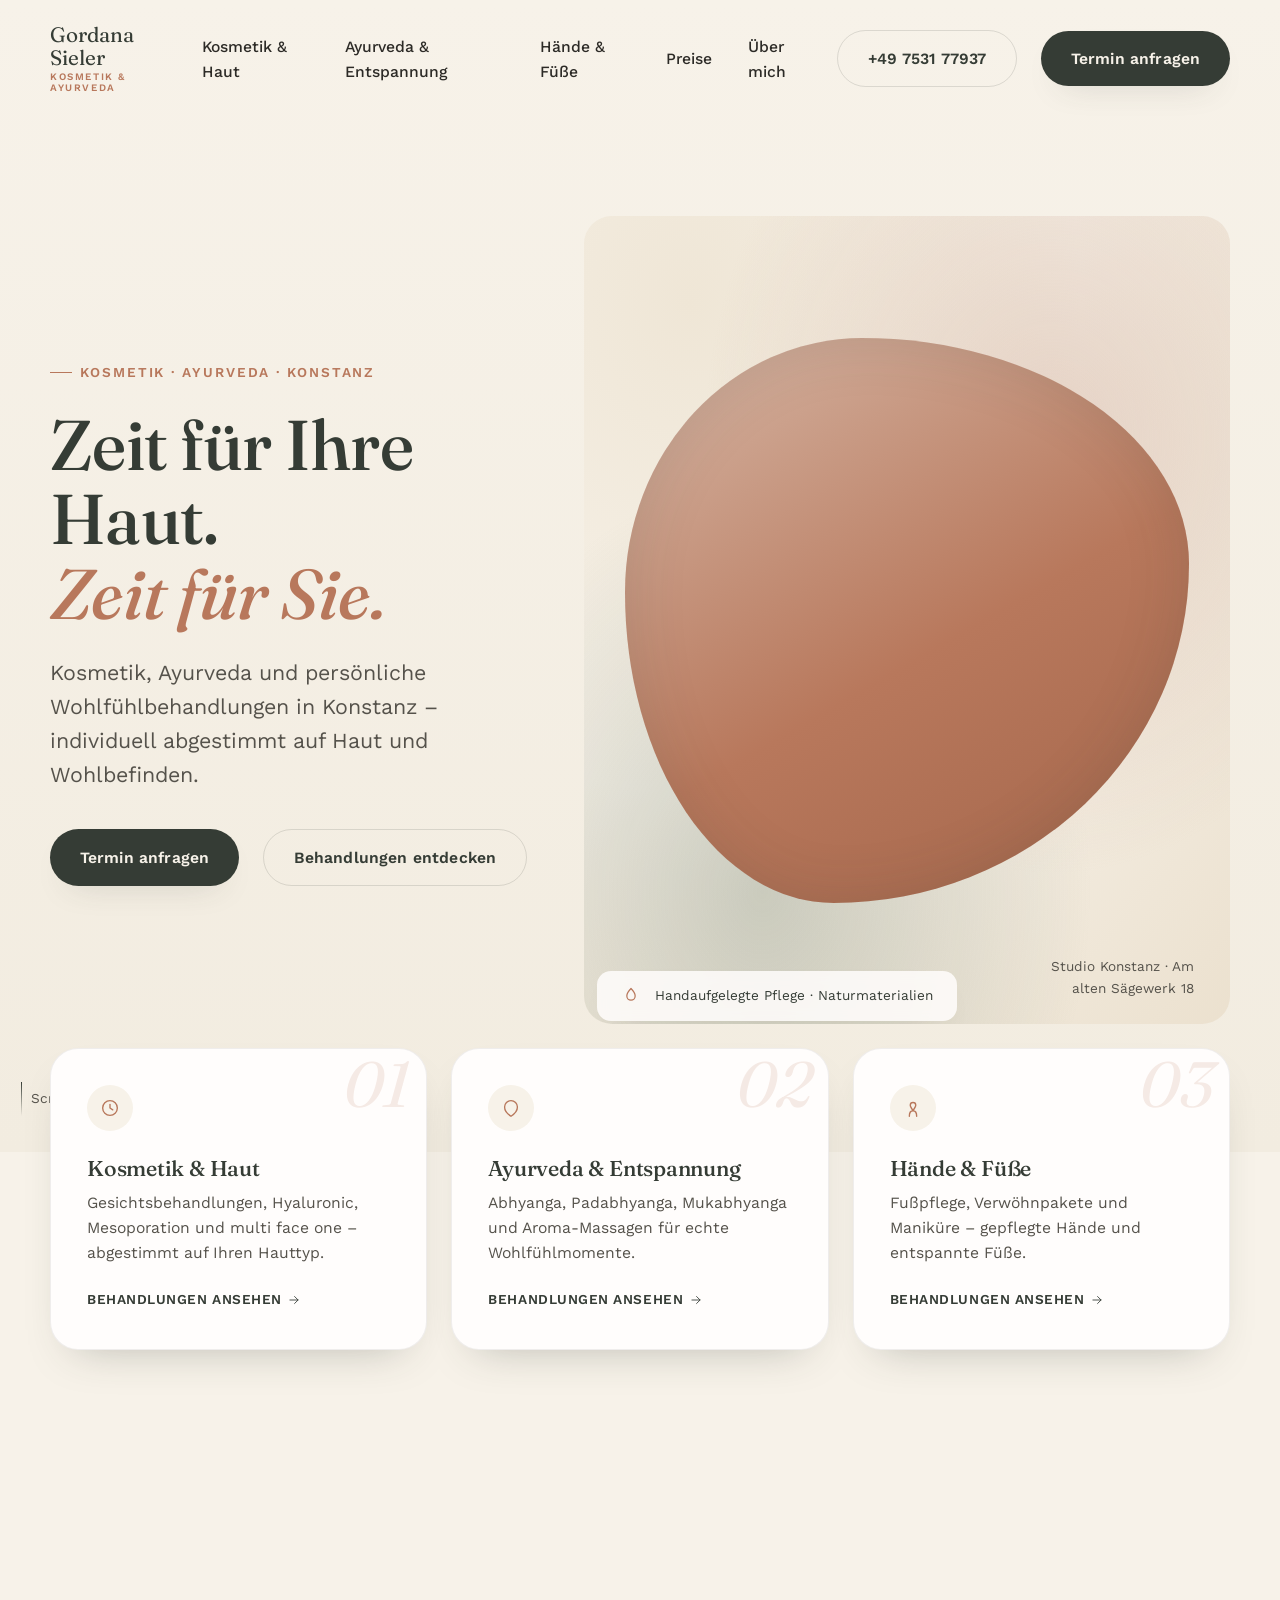
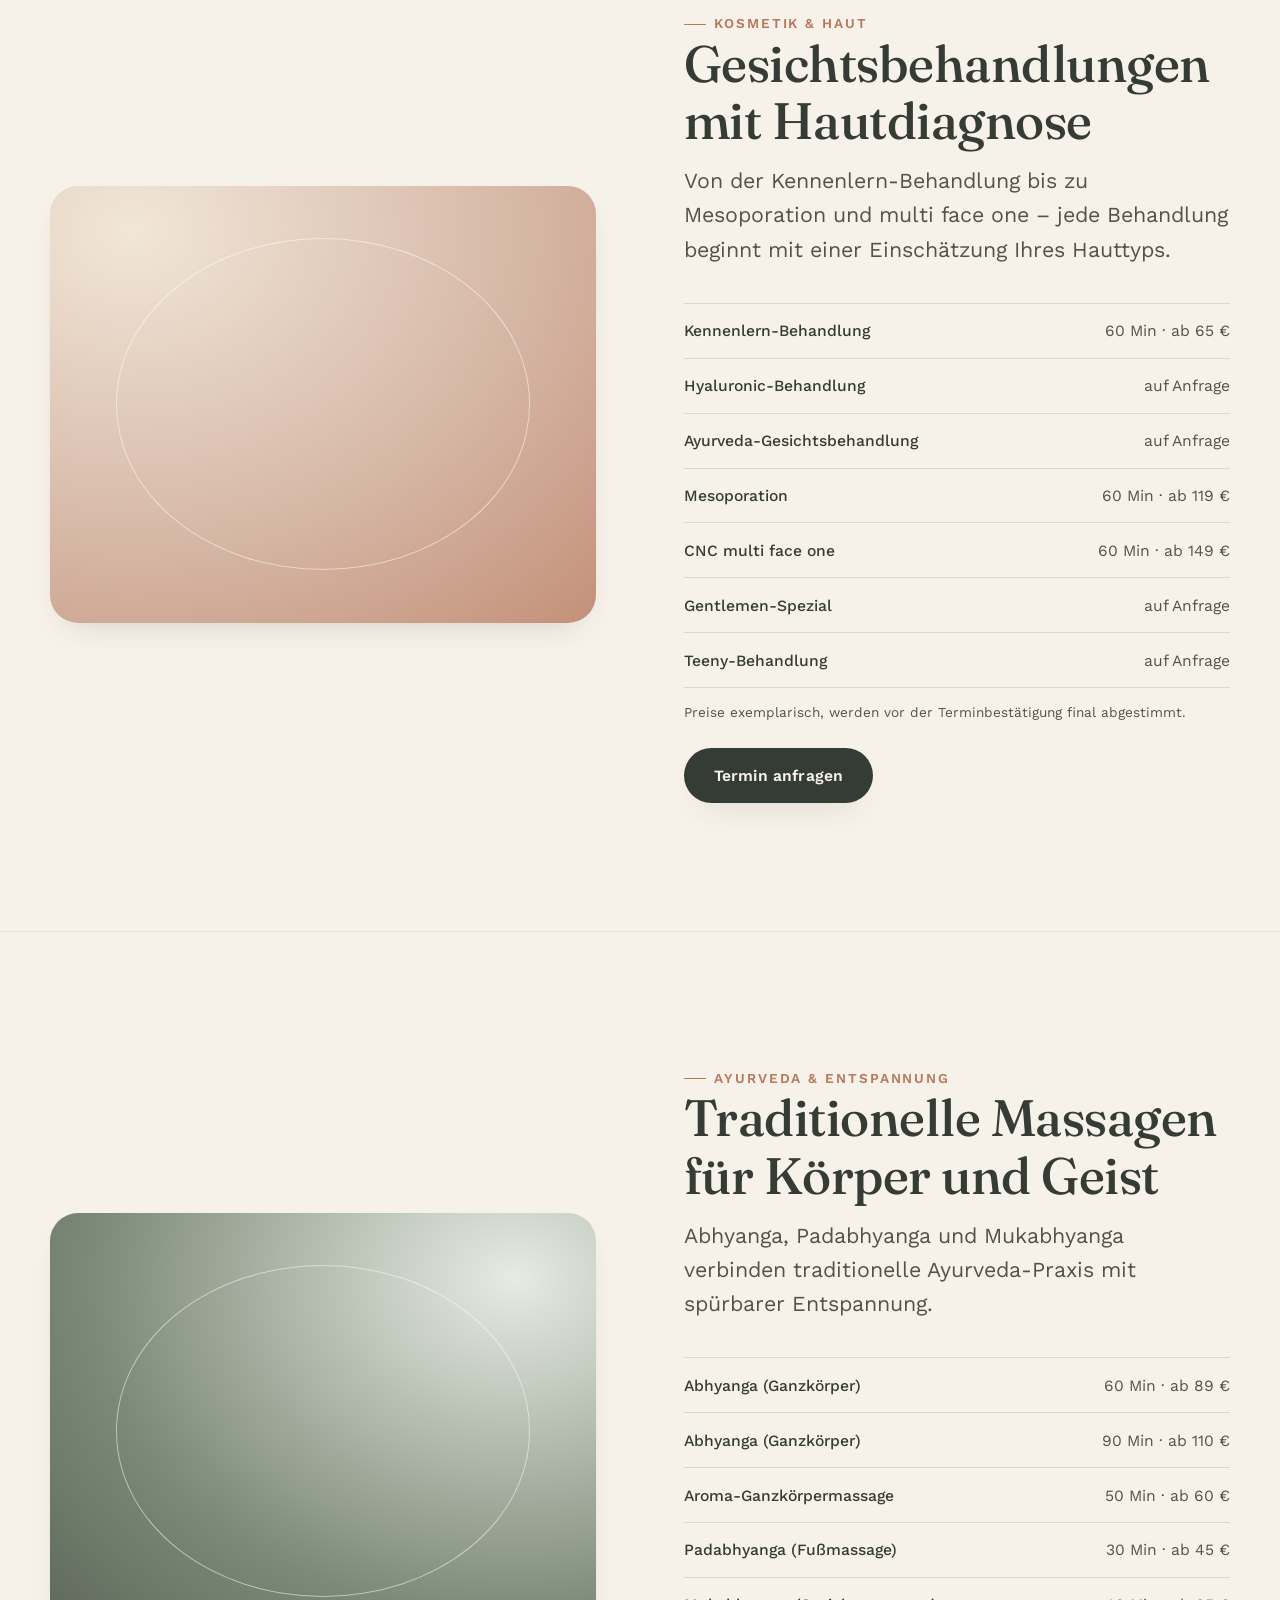
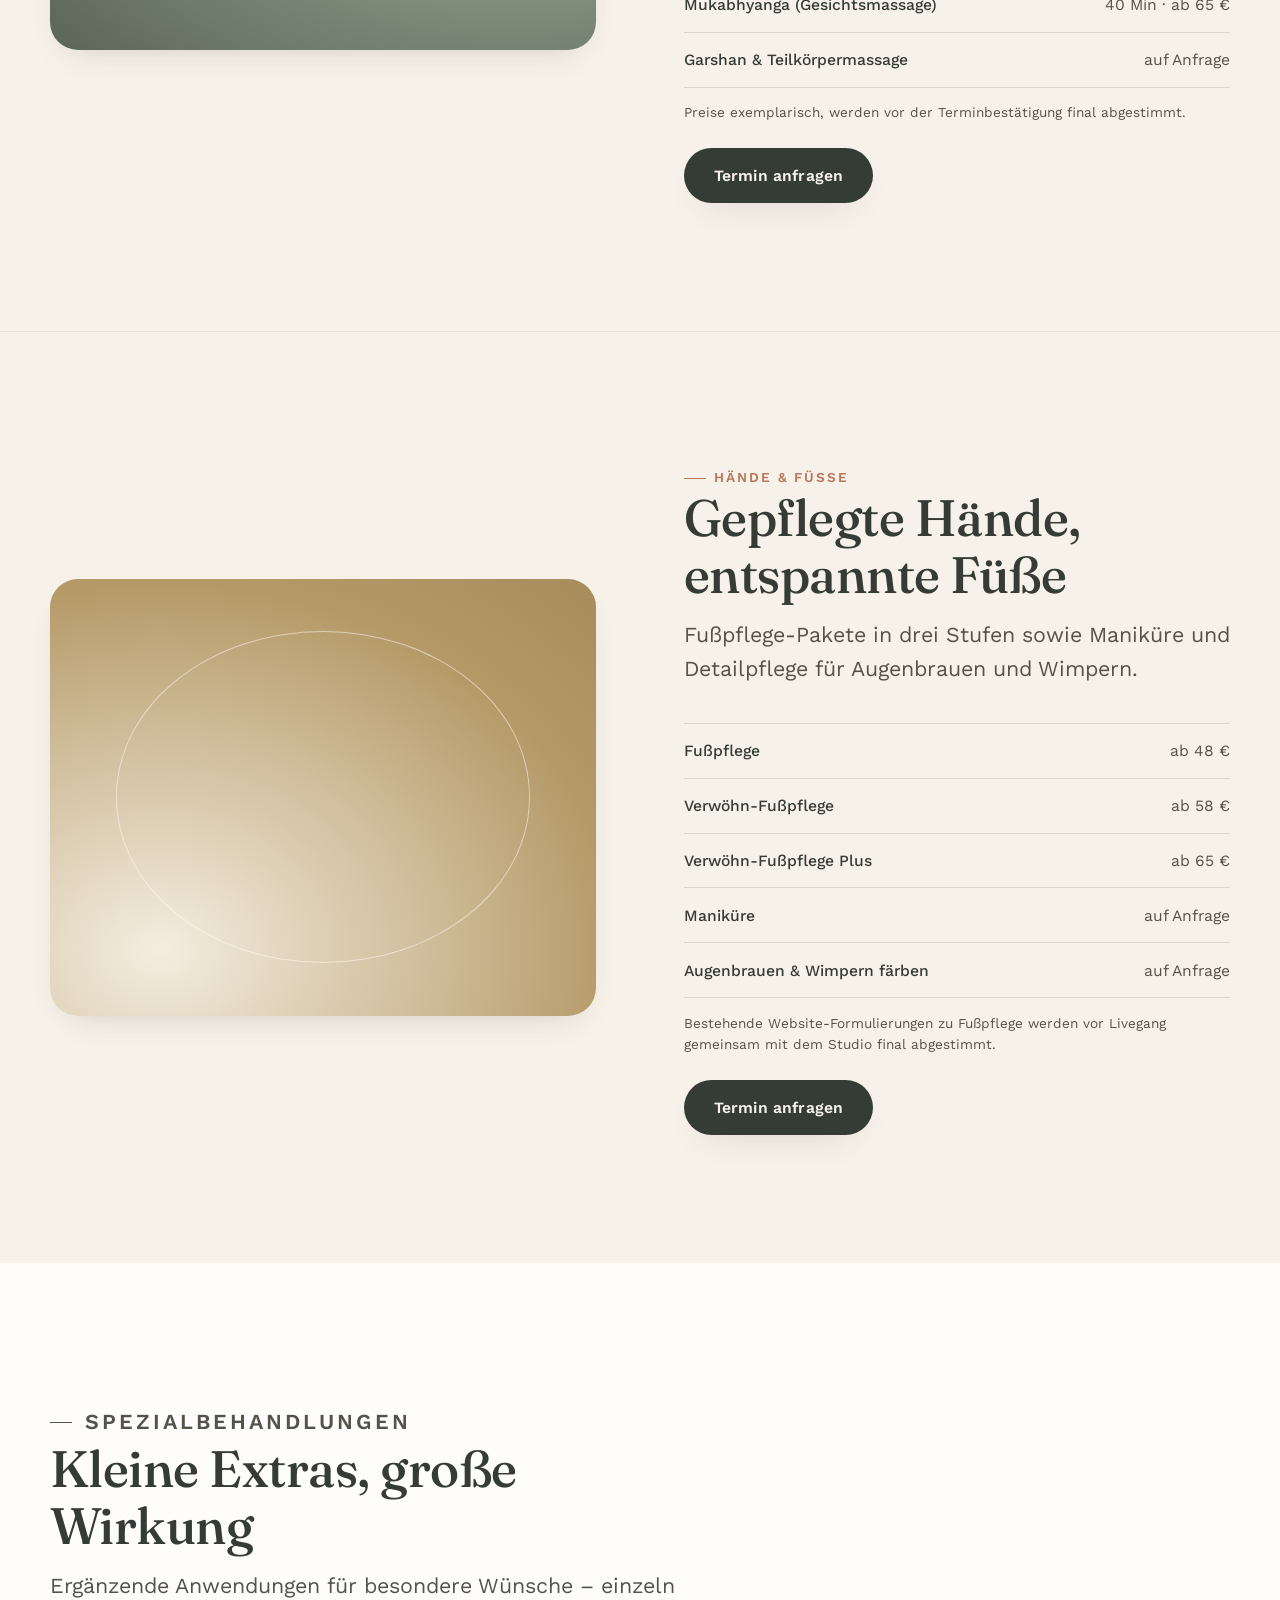
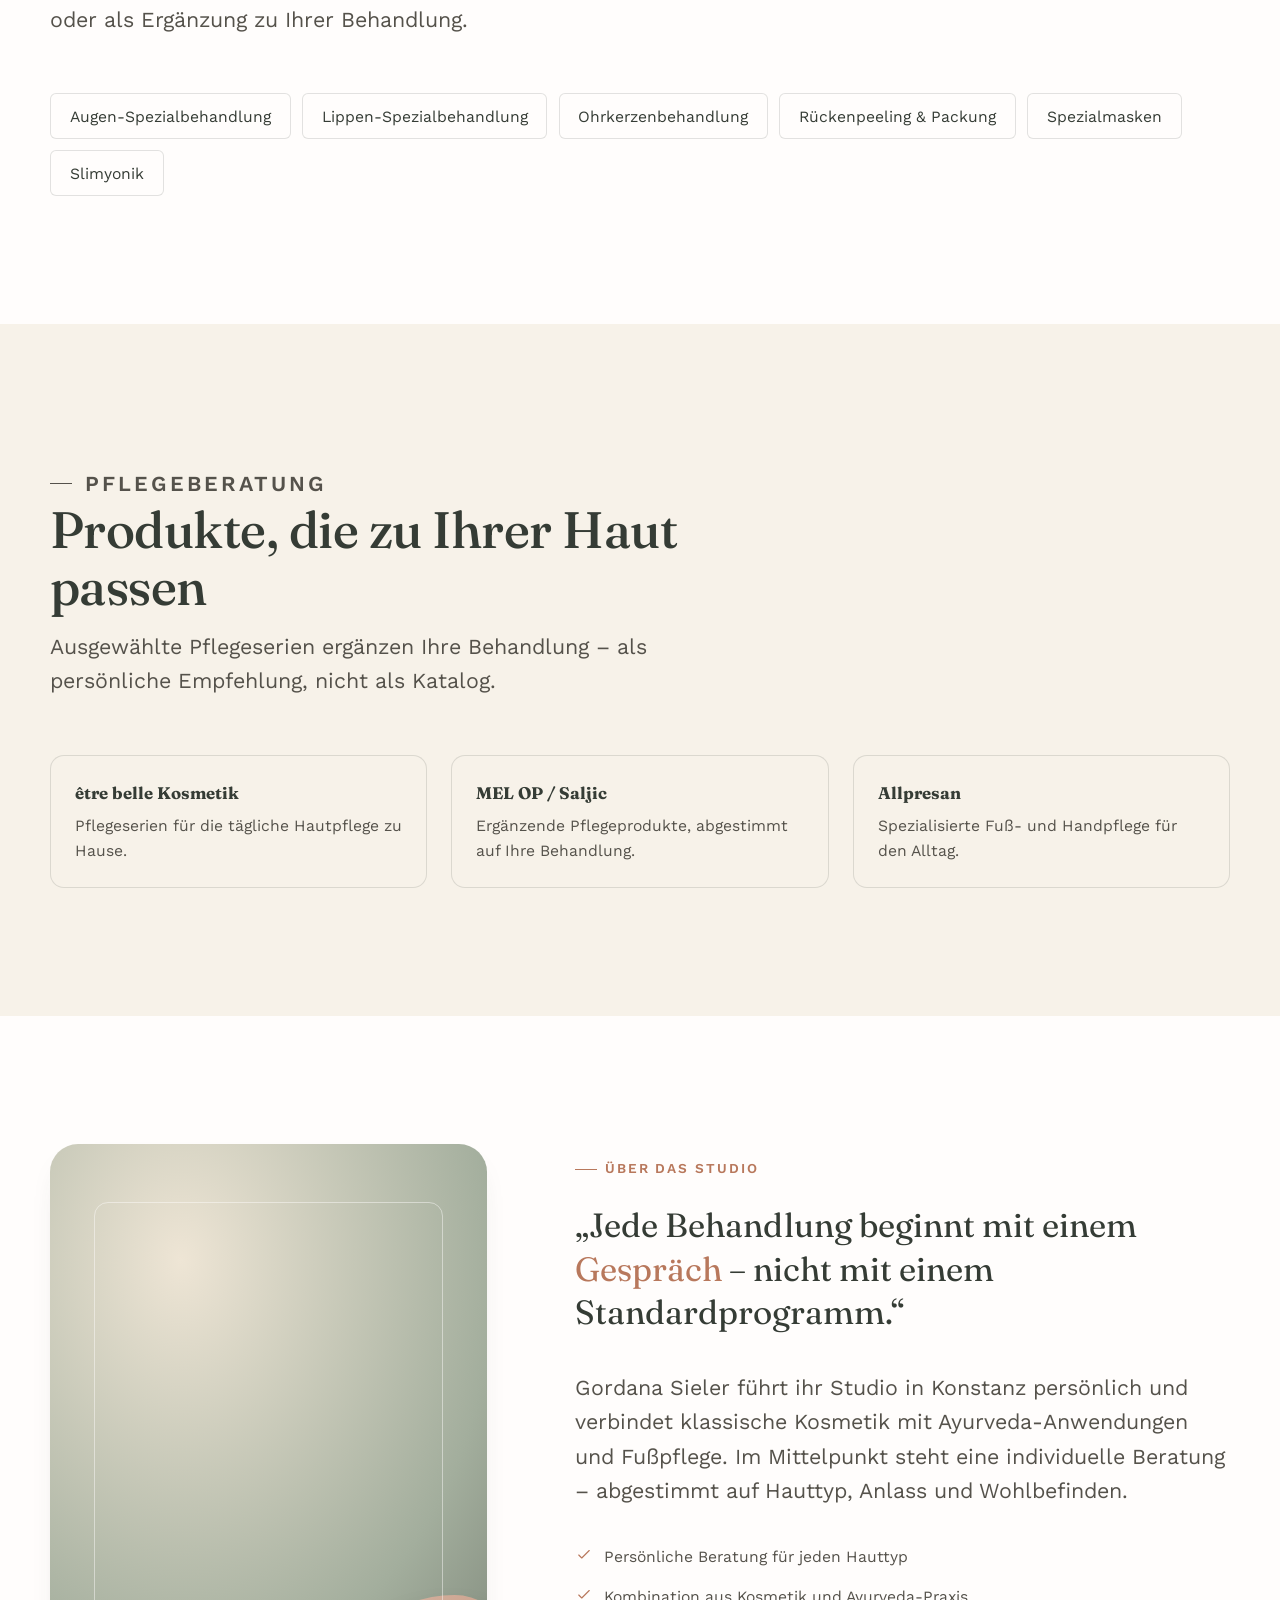
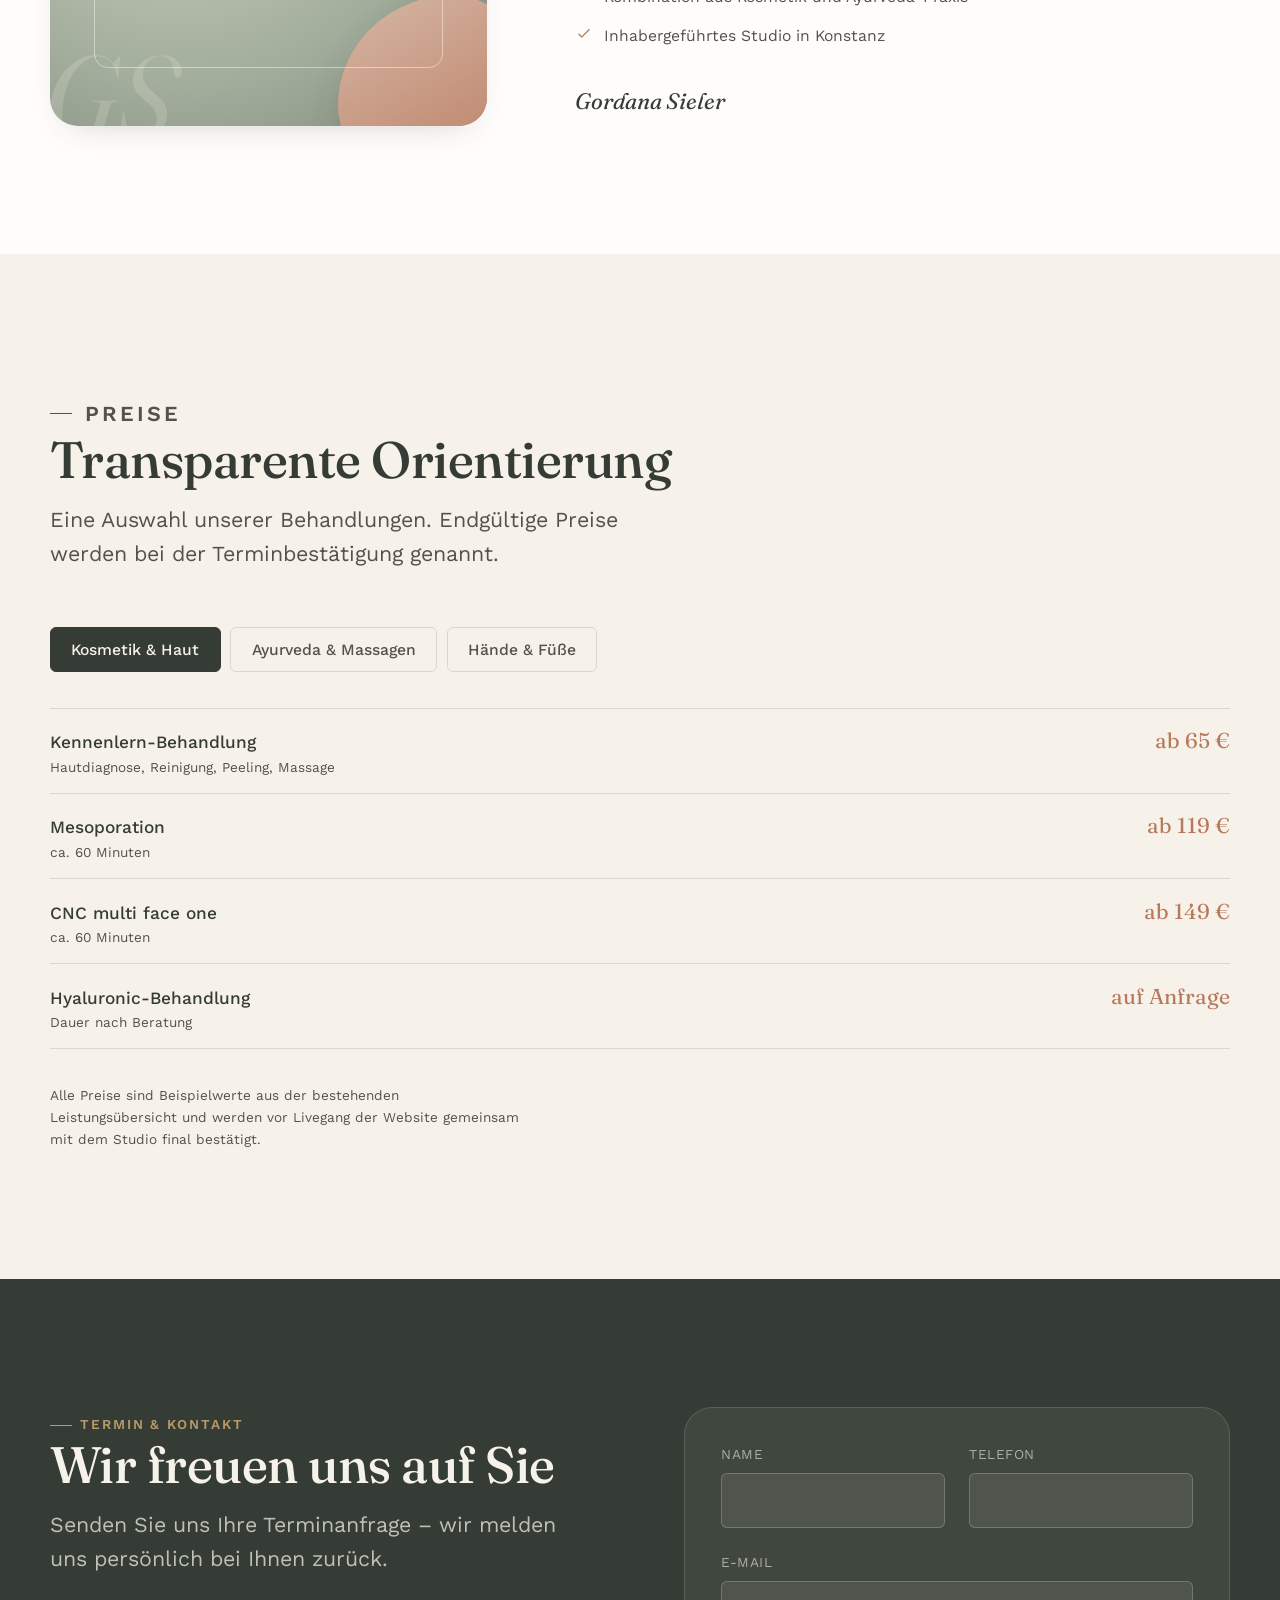
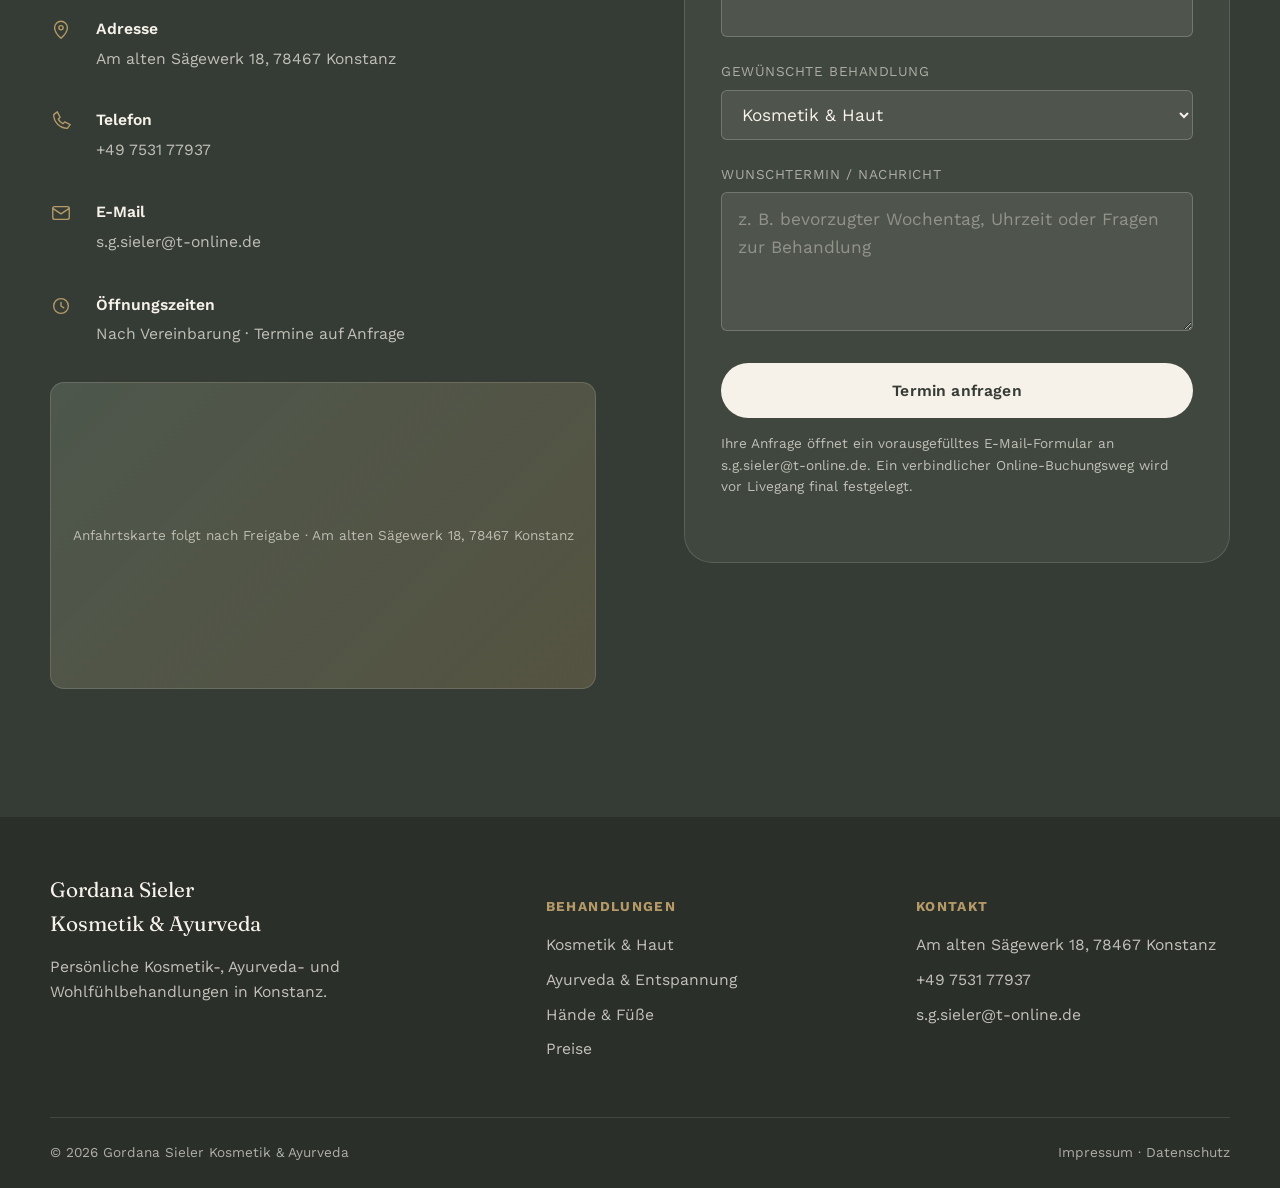
==== index.html @ 6496bfc5 "Initial relaunch concept: Gordana Sieler Kosmetik & Ayurveda Static HTML/CSS/JS site built from rese" ====
<!DOCTYPE html>
<html lang="de">
<head>
<meta charset="UTF-8" />
<meta name="viewport" content="width=device-width, initial-scale=1" />
<title>Gordana Sieler Kosmetik &amp; Ayurveda – Konstanz</title>
<meta name="description" content="Persönliche Kosmetik-, Ayurveda- und Wohlfühlbehandlungen in Konstanz. Individuell abgestimmt auf Haut und Wohlbefinden – Termin anfragen bei Gordana Sieler." />
<link rel="preconnect" href="https://fonts.googleapis.com" />
<link rel="preconnect" href="https://fonts.gstatic.com" crossorigin />
<link href="https://fonts.googleapis.com/css2?family=Fraunces:ital,opsz,wght@0,9..144,400;0,9..144,500;0,9..144,600;1,9..144,500&family=Work+Sans:wght@400;500;600;700&display=swap" rel="stylesheet" />
<link rel="stylesheet" href="css/styles.css" />
</head>
<body>
<a class="skip-link" href="#main">Zum Inhalt springen</a>

<header class="site-header" id="siteHeader">
  <div class="container">
    <a class="brand" href="#top">
      Gordana Sieler
      <span>Kosmetik &amp; Ayurveda</span>
    </a>

    <nav class="nav-links" aria-label="Hauptnavigation">
      <a href="#kosmetik">Kosmetik &amp; Haut</a>
      <a href="#ayurveda">Ayurveda &amp; Entspannung</a>
      <a href="#haende-fuesse">Hände &amp; Füße</a>
      <a href="#preise">Preise</a>
      <a href="#ueber">Über mich</a>
    </nav>

    <div class="header-actions">
      <a class="btn btn-ghost" href="tel:+4975317937">+49 7531 77937</a>
      <a class="btn btn-primary" href="#termin">Termin anfragen</a>
      <button class="nav-toggle" id="navToggle" aria-label="Menü öffnen" aria-expanded="false" aria-controls="mobileNav">
        <span></span><span></span><span></span>
      </button>
    </div>
  </div>
</header>

<nav class="mobile-nav" id="mobileNav" aria-label="Mobile Navigation">
  <a href="#kosmetik">Kosmetik &amp; Haut</a>
  <a href="#ayurveda">Ayurveda &amp; Entspannung</a>
  <a href="#haende-fuesse">Hände &amp; Füße</a>
  <a href="#preise">Preise</a>
  <a href="#ueber">Über mich</a>
  <a class="btn btn-primary" href="#termin">Termin anfragen</a>
</nav>

<main id="main">

  <!-- HERO -->
  <section class="hero" id="top">
    <div class="hero__grid">
      <div class="hero__text">
        <p class="eyebrow">Kosmetik · Ayurveda · Konstanz</p>
        <h1>Zeit für Ihre Haut.<br /><em>Zeit für Sie.</em></h1>
        <p class="hero__sub">Kosmetik, Ayurveda und persönliche Wohlfühlbehandlungen in Konstanz – individuell abgestimmt auf Haut und Wohlbefinden.</p>
        <div class="hero__cta">
          <a class="btn btn-primary" href="#termin">Termin anfragen</a>
          <a class="btn btn-ghost" href="#welten">Behandlungen entdecken</a>
        </div>
      </div>

      <div class="hero__visual" id="heroVisual">
        <div class="hero__layer hero__layer--bg" data-depth="4"></div>
        <div class="hero__layer hero__layer--mid" data-depth="7"></div>
        <div class="hero__layer hero__layer--main" data-depth="7">
          <div class="hero__blob"></div>
        </div>
        <div class="hero__layer hero__layer--fg" data-depth="10">
          <div class="hero__chip">
            <svg viewBox="0 0 24 24" fill="none" stroke="currentColor" stroke-width="1.5"><path d="M12 3c-3 3-5 6-5 9a5 5 0 0 0 10 0c0-3-2-6-5-9Z" stroke-linecap="round" stroke-linejoin="round"/></svg>
            <span>Handaufgelegte Pflege &middot; Naturmaterialien</span>
          </div>
        </div>
        <p class="hero__note">Studio Konstanz &middot; Am alten Sägewerk 18</p>
      </div>
    </div>

    <div class="hero__scroll-cue" aria-hidden="true">
      <span></span>
      Scrollen
    </div>
  </section>

  <!-- WORLDS TRANSITION -->
  <section class="worlds" id="welten">
    <div class="container">
      <div class="worlds__grid">
        <article class="world-card" data-reveal>
          <div class="world-card__icon">
            <svg viewBox="0 0 24 24" fill="none" stroke="currentColor" stroke-width="1.5"><circle cx="12" cy="12" r="8"/><path d="M12 8v4l3 2" stroke-linecap="round" stroke-linejoin="round"/></svg>
          </div>
          <h3>Kosmetik &amp; Haut</h3>
          <p>Gesichtsbehandlungen, Hyaluronic, Mesoporation und multi face one – abgestimmt auf Ihren Hauttyp.</p>
          <a href="#kosmetik">Behandlungen ansehen
            <svg viewBox="0 0 24 24" fill="none" stroke="currentColor" stroke-width="1.5"><path d="M5 12h14M13 6l6 6-6 6" stroke-linecap="round" stroke-linejoin="round"/></svg>
          </a>
        </article>

        <article class="world-card" data-reveal>
          <div class="world-card__icon">
            <svg viewBox="0 0 24 24" fill="none" stroke="currentColor" stroke-width="1.5"><path d="M12 21c4-2.5 7-6 7-10a7 7 0 0 0-14 0c0 4 3 7.5 7 10Z" stroke-linecap="round" stroke-linejoin="round"/></svg>
          </div>
          <h3>Ayurveda &amp; Entspannung</h3>
          <p>Abhyanga, Padabhyanga, Mukabhyanga und Aroma-Massagen für echte Wohlfühlmomente.</p>
          <a href="#ayurveda">Behandlungen ansehen
            <svg viewBox="0 0 24 24" fill="none" stroke="currentColor" stroke-width="1.5"><path d="M5 12h14M13 6l6 6-6 6" stroke-linecap="round" stroke-linejoin="round"/></svg>
          </a>
        </article>

        <article class="world-card" data-reveal>
          <div class="world-card__icon">
            <svg viewBox="0 0 24 24" fill="none" stroke="currentColor" stroke-width="1.5"><path d="M8 21c0-4 1.5-6 4-6s4 2 4 6M9 9a3 3 0 1 1 6 0c0 2-1.5 3-3 6-1.5-3-3-4-3-6Z" stroke-linecap="round" stroke-linejoin="round"/></svg>
          </div>
          <h3>Hände &amp; Füße</h3>
          <p>Fußpflege, Verwöhnpakete und Maniküre – gepflegte Hände und entspannte Füße.</p>
          <a href="#haende-fuesse">Behandlungen ansehen
            <svg viewBox="0 0 24 24" fill="none" stroke="currentColor" stroke-width="1.5"><path d="M5 12h14M13 6l6 6-6 6" stroke-linecap="round" stroke-linejoin="round"/></svg>
          </a>
        </article>
      </div>
    </div>
  </section>

  <!-- KOSMETIK & HAUT -->
  <section class="leistung-block" id="kosmetik">
    <div class="container leistung-block__grid">
      <div class="leistung-visual leistung-visual--kosmetik" data-reveal>
        <div class="leistung-visual__ring"></div>
      </div>
      <div data-reveal>
        <p class="eyebrow">Kosmetik &amp; Haut</p>
        <h2>Gesichtsbehandlungen mit Hautdiagnose</h2>
        <p class="hero__sub" style="max-width:52ch;margin-top:.9rem;">Von der Kennenlern-Behandlung bis zu Mesoporation und multi face one – jede Behandlung beginnt mit einer Einschätzung Ihres Hauttyps.</p>
        <ul class="leistung-list">
          <li><span>Kennenlern-Behandlung</span><span>60 Min &middot; ab 65 €</span></li>
          <li><span>Hyaluronic-Behandlung</span><span>auf Anfrage</span></li>
          <li><span>Ayurveda-Gesichtsbehandlung</span><span>auf Anfrage</span></li>
          <li><span>Mesoporation</span><span>60 Min &middot; ab 119 €</span></li>
          <li><span>CNC multi face one</span><span>60 Min &middot; ab 149 €</span></li>
          <li><span>Gentlemen-Spezial</span><span>auf Anfrage</span></li>
          <li><span>Teeny-Behandlung</span><span>auf Anfrage</span></li>
        </ul>
        <p class="leistung-list-note">Preise exemplarisch, werden vor der Terminbestätigung final abgestimmt.</p>
        <a class="btn btn-primary" href="#termin" style="margin-top:1.5rem;">Termin anfragen</a>
      </div>
    </div>
  </section>

  <!-- AYURVEDA -->
  <section class="leistung-block leistung-block--reverse" id="ayurveda">
    <div class="container leistung-block__grid">
      <div data-reveal>
        <p class="eyebrow">Ayurveda &amp; Entspannung</p>
        <h2>Traditionelle Massagen für Körper und Geist</h2>
        <p class="hero__sub" style="max-width:52ch;margin-top:.9rem;">Abhyanga, Padabhyanga und Mukabhyanga verbinden traditionelle Ayurveda-Praxis mit spürbarer Entspannung.</p>
        <ul class="leistung-list">
          <li><span>Abhyanga (Ganzkörper)</span><span>60 Min &middot; ab 89 €</span></li>
          <li><span>Abhyanga (Ganzkörper)</span><span>90 Min &middot; ab 110 €</span></li>
          <li><span>Aroma-Ganzkörpermassage</span><span>50 Min &middot; ab 60 €</span></li>
          <li><span>Padabhyanga (Fußmassage)</span><span>30 Min &middot; ab 45 €</span></li>
          <li><span>Mukabhyanga (Gesichtsmassage)</span><span>40 Min &middot; ab 65 €</span></li>
          <li><span>Garshan &amp; Teilkörpermassage</span><span>auf Anfrage</span></li>
        </ul>
        <p class="leistung-list-note">Preise exemplarisch, werden vor der Terminbestätigung final abgestimmt.</p>
        <a class="btn btn-primary" href="#termin" style="margin-top:1.5rem;">Termin anfragen</a>
      </div>
      <div class="leistung-visual leistung-visual--ayurveda" data-reveal>
        <div class="leistung-visual__ring"></div>
      </div>
    </div>
  </section>

  <!-- HÄNDE & FÜSSE -->
  <section class="leistung-block" id="haende-fuesse">
    <div class="container leistung-block__grid">
      <div class="leistung-visual leistung-visual--haende" data-reveal>
        <div class="leistung-visual__ring"></div>
      </div>
      <div data-reveal>
        <p class="eyebrow">Hände &amp; Füße</p>
        <h2>Gepflegte Hände, entspannte Füße</h2>
        <p class="hero__sub" style="max-width:52ch;margin-top:.9rem;">Fußpflege-Pakete in drei Stufen sowie Maniküre und Detailpflege für Augenbrauen und Wimpern.</p>
        <ul class="leistung-list">
          <li><span>Fußpflege</span><span>ab 48 €</span></li>
          <li><span>Verwöhn-Fußpflege</span><span>ab 58 €</span></li>
          <li><span>Verwöhn-Fußpflege Plus</span><span>ab 65 €</span></li>
          <li><span>Maniküre</span><span>auf Anfrage</span></li>
          <li><span>Augenbrauen &amp; Wimpern färben</span><span>auf Anfrage</span></li>
        </ul>
        <p class="leistung-list-note">Bestehende Website-Formulierungen zu Fußpflege werden vor Livegang gemeinsam mit dem Studio final abgestimmt.</p>
        <a class="btn btn-primary" href="#termin" style="margin-top:1.5rem;">Termin anfragen</a>
      </div>
    </div>
  </section>

  <!-- SPEZIALBEHANDLUNGEN -->
  <section class="section-alt">
    <div class="container">
      <div class="section-head" data-reveal>
        <p class="eyebrow">Spezialbehandlungen</p>
        <h2>Kleine Extras, große Wirkung</h2>
        <p>Ergänzende Anwendungen für besondere Wünsche – einzeln oder als Ergänzung zu Ihrer Behandlung.</p>
      </div>
      <div class="chip-cloud" data-reveal>
        <span class="chip">Augen-Spezialbehandlung</span>
        <span class="chip">Lippen-Spezialbehandlung</span>
        <span class="chip">Ohrkerzenbehandlung</span>
        <span class="chip">Rückenpeeling &amp; Packung</span>
        <span class="chip">Spezialmasken</span>
        <span class="chip">Slimyonik</span>
      </div>
    </div>
  </section>

  <!-- PRODUKTE -->
  <section id="produkte">
    <div class="container">
      <div class="section-head" data-reveal>
        <p class="eyebrow">Pflegeberatung</p>
        <h2>Produkte, die zu Ihrer Haut passen</h2>
        <p>Ausgewählte Pflegeserien ergänzen Ihre Behandlung – als persönliche Empfehlung, nicht als Katalog.</p>
      </div>
      <div class="produkte__grid" data-reveal>
        <div class="produkt-card">
          <h4>être belle Kosmetik</h4>
          <p>Pflegeserien für die tägliche Hautpflege zu Hause.</p>
        </div>
        <div class="produkt-card">
          <h4>MEL OP / Saljic</h4>
          <p>Ergänzende Pflegeprodukte, abgestimmt auf Ihre Behandlung.</p>
        </div>
        <div class="produkt-card">
          <h4>Allpresan</h4>
          <p>Spezialisierte Fuß- und Handpflege für den Alltag.</p>
        </div>
      </div>
    </div>
  </section>

  <!-- ÜBER -->
  <section class="section-alt" id="ueber">
    <div class="container about">
      <div class="about__portrait" data-reveal>
        <div class="about__portrait-accent"></div>
      </div>
      <div data-reveal>
        <p class="eyebrow">Über das Studio</p>
        <p class="about__quote">„Jede Behandlung beginnt mit einem <span>Gespräch</span> – nicht mit einem Standardprogramm.“</p>
        <p class="hero__sub" style="max-width:56ch;">Gordana Sieler führt ihr Studio in Konstanz persönlich und verbindet klassische Kosmetik mit Ayurveda-Anwendungen und Fußpflege. Im Mittelpunkt steht eine individuelle Beratung – abgestimmt auf Hauttyp, Anlass und Wohlbefinden.</p>
        <ul>
          <li>
            <svg viewBox="0 0 24 24" fill="none" stroke="currentColor" stroke-width="1.5"><path d="M5 12l4 4L19 6" stroke-linecap="round" stroke-linejoin="round"/></svg>
            Persönliche Beratung für jeden Hauttyp
          </li>
          <li>
            <svg viewBox="0 0 24 24" fill="none" stroke="currentColor" stroke-width="1.5"><path d="M5 12l4 4L19 6" stroke-linecap="round" stroke-linejoin="round"/></svg>
            Kombination aus Kosmetik und Ayurveda-Praxis
          </li>
          <li>
            <svg viewBox="0 0 24 24" fill="none" stroke="currentColor" stroke-width="1.5"><path d="M5 12l4 4L19 6" stroke-linecap="round" stroke-linejoin="round"/></svg>
            Inhabergeführtes Studio in Konstanz
          </li>
        </ul>
        <p class="about__signature">Gordana Sieler</p>
      </div>
    </div>
  </section>

  <!-- PREISE -->
  <section id="preise">
    <div class="container">
      <div class="section-head" data-reveal>
        <p class="eyebrow">Preise</p>
        <h2>Transparente Orientierung</h2>
        <p>Eine Auswahl unserer Behandlungen. Endgültige Preise werden bei der Terminbestätigung genannt.</p>
      </div>

      <div class="preise-tabs" role="tablist" data-reveal>
        <button class="preise-tab is-active" data-tab="kosmetik-preise" role="tab" aria-selected="true">Kosmetik &amp; Haut</button>
        <button class="preise-tab" data-tab="ayurveda-preise" role="tab" aria-selected="false">Ayurveda &amp; Massagen</button>
        <button class="preise-tab" data-tab="haende-preise" role="tab" aria-selected="false">Hände &amp; Füße</button>
      </div>

      <div class="preise-panel is-active" id="kosmetik-preise">
        <div class="preise-grid">
          <div class="preise-row"><div><div class="name">Kennenlern-Behandlung</div><div class="dauer">Hautdiagnose, Reinigung, Peeling, Massage</div></div><span></span><span class="preis">ab 65 €</span></div>
          <div class="preise-row"><div><div class="name">Mesoporation</div><div class="dauer">ca. 60 Minuten</div></div><span></span><span class="preis">ab 119 €</span></div>
          <div class="preise-row"><div><div class="name">CNC multi face one</div><div class="dauer">ca. 60 Minuten</div></div><span></span><span class="preis">ab 149 €</span></div>
          <div class="preise-row"><div><div class="name">Hyaluronic-Behandlung</div><div class="dauer">Dauer nach Beratung</div></div><span></span><span class="preis">auf Anfrage</span></div>
        </div>
      </div>

      <div class="preise-panel" id="ayurveda-preise">
        <div class="preise-grid">
          <div class="preise-row"><div><div class="name">Abhyanga (Ganzkörper)</div><div class="dauer">ca. 60 Minuten</div></div><span></span><span class="preis">ab 89 €</span></div>
          <div class="preise-row"><div><div class="name">Abhyanga (Ganzkörper)</div><div class="dauer">ca. 90 Minuten</div></div><span></span><span class="preis">ab 110 €</span></div>
          <div class="preise-row"><div><div class="name">Aroma-Ganzkörpermassage</div><div class="dauer">ca. 50 Minuten</div></div><span></span><span class="preis">ab 60 €</span></div>
          <div class="preise-row"><div><div class="name">Padabhyanga</div><div class="dauer">ca. 30 Minuten</div></div><span></span><span class="preis">ab 45 €</span></div>
          <div class="preise-row"><div><div class="name">Mukabhyanga</div><div class="dauer">ca. 40 Minuten</div></div><span></span><span class="preis">ab 65 €</span></div>
        </div>
      </div>

      <div class="preise-panel" id="haende-preise">
        <div class="preise-grid">
          <div class="preise-row"><div><div class="name">Fußpflege</div><div class="dauer">Basispflege</div></div><span></span><span class="preis">ab 48 €</span></div>
          <div class="preise-row"><div><div class="name">Verwöhn-Fußpflege</div><div class="dauer">erweiterte Pflege</div></div><span></span><span class="preis">ab 58 €</span></div>
          <div class="preise-row"><div><div class="name">Verwöhn-Fußpflege Plus</div><div class="dauer">umfassende Pflege</div></div><span></span><span class="preis">ab 65 €</span></div>
          <div class="preise-row"><div><div class="name">Maniküre</div><div class="dauer">Dauer nach Beratung</div></div><span></span><span class="preis">auf Anfrage</span></div>
        </div>
      </div>

      <p class="preise-hinweis">Alle Preise sind Beispielwerte aus der bestehenden Leistungsübersicht und werden vor Livegang der Website gemeinsam mit dem Studio final bestätigt.</p>
    </div>
  </section>

  <!-- TERMIN / KONTAKT -->
  <section class="kontakt" id="termin">
    <div class="container kontakt__grid">
      <div data-reveal>
        <p class="eyebrow">Termin &amp; Kontakt</p>
        <h2>Wir freuen uns auf Sie</h2>
        <p class="hero__sub" style="color:rgba(247,242,233,.72);max-width:44ch;margin-top:.9rem;">Senden Sie uns Ihre Terminanfrage – wir melden uns persönlich bei Ihnen zurück.</p>

        <div class="kontakt-info" style="margin-top:2.5rem;">
          <div class="kontakt-info__item">
            <svg viewBox="0 0 24 24" fill="none" stroke="currentColor" stroke-width="1.5"><path d="M12 21s7-6.2 7-11.5A7 7 0 0 0 5 9.5C5 14.8 12 21 12 21Z"/><circle cx="12" cy="9.5" r="2.3"/></svg>
            <div>
              <h4>Adresse</h4>
              <p>Am alten Sägewerk 18, 78467 Konstanz</p>
            </div>
          </div>
          <div class="kontakt-info__item">
            <svg viewBox="0 0 24 24" fill="none" stroke="currentColor" stroke-width="1.5"><path d="M4 5c0 8.3 6.7 15 15 15l3-4-6-3-2 2c-2-1-4-3-5-5l2-2-3-6-4 3Z" stroke-linecap="round" stroke-linejoin="round"/></svg>
            <div>
              <h4>Telefon</h4>
              <a href="tel:+4975317937">+49 7531 77937</a>
            </div>
          </div>
          <div class="kontakt-info__item">
            <svg viewBox="0 0 24 24" fill="none" stroke="currentColor" stroke-width="1.5"><rect x="3" y="5" width="18" height="14" rx="2"/><path d="m3 7 9 6 9-6" stroke-linecap="round" stroke-linejoin="round"/></svg>
            <div>
              <h4>E-Mail</h4>
              <a href="mailto:s.g.sieler@t-online.de">s.g.sieler@t-online.de</a>
            </div>
          </div>
          <div class="kontakt-info__item">
            <svg viewBox="0 0 24 24" fill="none" stroke="currentColor" stroke-width="1.5"><circle cx="12" cy="12" r="8"/><path d="M12 8v4l3 2" stroke-linecap="round" stroke-linejoin="round"/></svg>
            <div>
              <h4>Öffnungszeiten</h4>
              <p>Nach Vereinbarung &middot; Termine auf Anfrage</p>
            </div>
          </div>
        </div>

        <div class="kontakt-map">
          <span>Anfahrtskarte folgt nach Freigabe &middot; Am alten Sägewerk 18, 78467 Konstanz</span>
        </div>
      </div>

      <div data-reveal>
        <form class="form-card" id="terminForm" novalidate>
          <div class="form-row form-row--split">
            <div class="form-field">
              <label for="fName">Name</label>
              <input type="text" id="fName" name="name" required autocomplete="name" />
            </div>
            <div class="form-field">
              <label for="fPhone">Telefon</label>
              <input type="tel" id="fPhone" name="telefon" autocomplete="tel" />
            </div>
          </div>
          <div class="form-row">
            <div class="form-field">
              <label for="fEmail">E-Mail</label>
              <input type="email" id="fEmail" name="email" required autocomplete="email" />
            </div>
          </div>
          <div class="form-row">
            <div class="form-field">
              <label for="fService">Gewünschte Behandlung</label>
              <select id="fService" name="behandlung">
                <option value="Kosmetik & Haut">Kosmetik &amp; Haut</option>
                <option value="Ayurveda & Entspannung">Ayurveda &amp; Entspannung</option>
                <option value="Hände & Füße">Hände &amp; Füße</option>
                <option value="Spezialbehandlung">Spezialbehandlung</option>
                <option value="Noch unsicher">Noch unsicher / Beratung gewünscht</option>
              </select>
            </div>
          </div>
          <div class="form-row">
            <div class="form-field">
              <label for="fMessage">Wunschtermin / Nachricht</label>
              <textarea id="fMessage" name="nachricht" rows="4" placeholder="z. B. bevorzugter Wochentag, Uhrzeit oder Fragen zur Behandlung"></textarea>
            </div>
          </div>
          <button class="btn btn-on-dark" type="submit" style="width:100%;">Termin anfragen</button>
          <p class="form-note">Ihre Anfrage öffnet ein vorausgefülltes E-Mail-Formular an s.g.sieler@t-online.de. Ein verbindlicher Online-Buchungsweg wird vor Livegang final festgelegt.</p>
          <p class="form-status" id="formStatus" role="status"></p>
        </form>
      </div>
    </div>
  </section>

</main>

<footer class="site-footer">
  <div class="container">
    <div class="footer__grid">
      <div>
        <p class="footer__brand">Gordana Sieler<br />Kosmetik &amp; Ayurveda</p>
        <p style="max-width:32ch;font-size:var(--fs-sm);">Persönliche Kosmetik-, Ayurveda- und Wohlfühlbehandlungen in Konstanz.</p>
      </div>
      <div>
        <h5>Behandlungen</h5>
        <ul>
          <li><a href="#kosmetik">Kosmetik &amp; Haut</a></li>
          <li><a href="#ayurveda">Ayurveda &amp; Entspannung</a></li>
          <li><a href="#haende-fuesse">Hände &amp; Füße</a></li>
          <li><a href="#preise">Preise</a></li>
        </ul>
      </div>
      <div>
        <h5>Kontakt</h5>
        <ul>
          <li>Am alten Sägewerk 18, 78467 Konstanz</li>
          <li><a href="tel:+4975317937">+49 7531 77937</a></li>
          <li><a href="mailto:s.g.sieler@t-online.de">s.g.sieler@t-online.de</a></li>
        </ul>
      </div>
    </div>
    <div class="footer__bottom">
      <span>&copy; 2026 Gordana Sieler Kosmetik &amp; Ayurveda</span>
      <span><a href="impressum.html">Impressum</a> &middot; <a href="datenschutz.html">Datenschutz</a></span>
    </div>
  </div>
</footer>

<script src="js/main.js"></script>
</body>
</html>
---- css/styles.css ----
/* ==========================================================================
   Gordana Sieler Kosmetik & Ayurveda – Design System & Styles
   ========================================================================== */

:root {
  /* Brand colors */
  --c-ivory: #f7f2e9;
  --c-porcelain: #fffdfc;
  --c-sage: #7c8977;
  --c-sage-light: #a3ae9d;
  --c-olive: #353c35;
  --c-nude: #d6b7a6;
  --c-terracotta: #b8785c;
  --c-brass: #b59a68;

  --c-ink: #2c2a26;
  --c-ink-soft: #55524b;
  --c-line: rgba(53, 60, 53, 0.14);
  --c-line-soft: rgba(53, 60, 53, 0.08);

  /* Semantic */
  --bg-page: var(--c-ivory);
  --bg-surface: var(--c-porcelain);
  --bg-dark: var(--c-olive);
  --text-primary: var(--c-ink);
  --text-muted: var(--c-ink-soft);
  --text-on-dark: var(--c-ivory);
  --accent: var(--c-terracotta);
  --accent-soft: var(--c-nude);
  --detail: var(--c-brass);

  /* Type */
  --font-serif: "Fraunces", "Iowan Old Style", "Georgia", serif;
  --font-sans: "Work Sans", "Segoe UI", system-ui, sans-serif;

  --fs-xs: clamp(0.78rem, 0.75rem + 0.15vw, 0.85rem);
  --fs-sm: clamp(0.9rem, 0.87rem + 0.15vw, 0.98rem);
  --fs-base: clamp(1rem, 0.97rem + 0.2vw, 1.08rem);
  --fs-md: clamp(1.15rem, 1.1rem + 0.3vw, 1.35rem);
  --fs-lg: clamp(1.6rem, 1.4rem + 1vw, 2.1rem);
  --fs-xl: clamp(2.2rem, 1.8rem + 2vw, 3.2rem);
  --fs-hero: clamp(2.6rem, 2.1rem + 3vw, 4.4rem);

  /* Spacing */
  --sp-1: 0.5rem;
  --sp-2: 0.9rem;
  --sp-3: 1.5rem;
  --sp-4: 2.25rem;
  --sp-5: 3.5rem;
  --sp-6: 5.5rem;
  --sp-7: 8rem;

  --radius-sm: 6px;
  --radius-md: 14px;
  --radius-lg: 28px;
  --radius-pill: 999px;

  --shadow-soft: 0 20px 45px -25px rgba(53, 60, 53, 0.35);
  --shadow-card: 0 14px 34px -20px rgba(53, 60, 53, 0.28);

  --ease-soft: cubic-bezier(0.22, 1, 0.36, 1);
  --container-w: 1180px;
}

/* ---------- Reset ---------- */
*,
*::before,
*::after {
  box-sizing: border-box;
}

html {
  scroll-behavior: smooth;
}

body {
  margin: 0;
  background: var(--bg-page);
  color: var(--text-primary);
  font-family: var(--font-sans);
  font-size: var(--fs-base);
  line-height: 1.6;
  -webkit-font-smoothing: antialiased;
}

img,
svg {
  display: block;
  max-width: 100%;
}

a {
  color: inherit;
  text-decoration: none;
}

ul {
  margin: 0;
  padding: 0;
  list-style: none;
}

h1,
h2,
h3,
h4,
p,
figure {
  margin: 0;
}

button {
  font: inherit;
  cursor: pointer;
  border: none;
  background: none;
}

input,
textarea,
select {
  font: inherit;
}

.container {
  width: min(100% - 2.6rem, var(--container-w));
  margin-inline: auto;
}

.eyebrow {
  display: inline-flex;
  align-items: center;
  gap: 0.6em;
  font-size: var(--fs-xs);
  letter-spacing: 0.14em;
  text-transform: uppercase;
  color: var(--accent);
  font-weight: 600;
}

.eyebrow::before {
  content: "";
  width: 22px;
  height: 1px;
  background: currentColor;
}

h1,
h2,
h3,
.font-serif {
  font-family: var(--font-serif);
  font-weight: 500;
  color: var(--c-olive);
  letter-spacing: -0.01em;
  overflow-wrap: break-word;
  hyphens: auto;
}

h2 {
  font-size: var(--fs-xl);
  line-height: 1.12;
}

h3 {
  font-size: var(--fs-md);
  line-height: 1.25;
}

.section-head {
  max-width: 640px;
  margin-bottom: var(--sp-5);
}

.section-head p {
  margin-top: var(--sp-2);
  color: var(--text-muted);
  font-size: var(--fs-md);
}

section {
  padding-block: var(--sp-7);
}

/* ---------- Buttons ---------- */
.btn {
  display: inline-flex;
  align-items: center;
  justify-content: center;
  gap: 0.6em;
  padding: 0.95em 1.9em;
  border-radius: var(--radius-pill);
  font-size: var(--fs-sm);
  font-weight: 600;
  letter-spacing: 0.01em;
  transition: transform 0.35s var(--ease-soft), box-shadow 0.35s var(--ease-soft),
    background-color 0.35s var(--ease-soft), color 0.35s var(--ease-soft);
  white-space: nowrap;
}

.btn-primary {
  background: var(--c-olive);
  color: var(--c-ivory);
  box-shadow: var(--shadow-card);
}

.btn-primary:hover {
  background: var(--accent);
  transform: translateY(-2px);
  box-shadow: var(--shadow-soft);
}

.btn-ghost {
  background: transparent;
  color: var(--c-olive);
  border: 1px solid var(--c-line);
}

.btn-ghost:hover {
  border-color: var(--c-olive);
  transform: translateY(-2px);
}

.btn-on-dark {
  background: var(--c-ivory);
  color: var(--c-olive);
}

.btn-on-dark:hover {
  background: var(--accent);
  color: var(--c-ivory);
}

/* ---------- Header ---------- */
.site-header {
  position: fixed;
  inset-inline: 0;
  top: 0;
  z-index: 100;
  padding-block: var(--sp-3);
  transition: background-color 0.4s var(--ease-soft), box-shadow 0.4s var(--ease-soft),
    padding 0.4s var(--ease-soft);
}

.site-header .container {
  display: flex;
  align-items: center;
  justify-content: space-between;
  gap: var(--sp-3);
}

.site-header.is-scrolled {
  background: rgba(247, 242, 233, 0.92);
  backdrop-filter: blur(10px);
  box-shadow: 0 1px 0 var(--c-line);
  padding-block: var(--sp-1);
}

.brand {
  font-family: var(--font-serif);
  font-size: 1.3rem;
  color: var(--c-olive);
  display: flex;
  flex-direction: column;
  line-height: 1.1;
}

.brand span {
  font-family: var(--font-sans);
  font-size: 0.62rem;
  letter-spacing: 0.16em;
  text-transform: uppercase;
  color: var(--accent);
  font-weight: 600;
  margin-top: 2px;
}

.nav-links {
  display: flex;
  align-items: center;
  gap: var(--sp-4);
  font-size: var(--fs-sm);
  font-weight: 500;
}

.nav-links a {
  position: relative;
  padding-block: 4px;
}

.nav-links a::after {
  content: "";
  position: absolute;
  left: 0;
  right: 100%;
  bottom: 0;
  height: 1px;
  background: var(--accent);
  transition: right 0.3s var(--ease-soft);
}

.nav-links a:hover::after {
  right: 0;
}

.header-actions {
  display: flex;
  align-items: center;
  gap: var(--sp-3);
}

.nav-toggle {
  display: none;
  flex-direction: column;
  gap: 5px;
  padding: 8px;
}

.nav-toggle span {
  width: 22px;
  height: 2px;
  background: var(--c-olive);
  transition: transform 0.3s var(--ease-soft), opacity 0.3s var(--ease-soft);
}

.nav-toggle[aria-expanded="true"] span:nth-child(1) {
  transform: translateY(7px) rotate(45deg);
}

.nav-toggle[aria-expanded="true"] span:nth-child(2) {
  opacity: 0;
}

.nav-toggle[aria-expanded="true"] span:nth-child(3) {
  transform: translateY(-7px) rotate(-45deg);
}

.mobile-nav {
  position: fixed;
  inset: 0;
  z-index: 90;
  background: var(--c-ivory);
  display: flex;
  flex-direction: column;
  align-items: center;
  justify-content: center;
  gap: var(--sp-4);
  transform: translateY(-100%);
  transition: transform 0.45s var(--ease-soft);
}

.mobile-nav.is-open {
  transform: translateY(0);
}

.mobile-nav a:not(.btn) {
  font-family: var(--font-serif);
  font-size: 1.6rem;
  color: var(--c-olive);
}

.mobile-nav .btn {
  margin-top: var(--sp-2);
}

/* ---------- Hero ---------- */
.hero {
  position: relative;
  min-height: 100svh;
  display: flex;
  align-items: center;
  overflow: hidden;
  background: linear-gradient(180deg, var(--c-ivory) 0%, #f2ece0 100%);
}

.hero__grid {
  position: relative;
  z-index: 3;
  width: min(100% - 2.6rem, var(--container-w));
  margin-inline: auto;
  display: grid;
  grid-template-columns: minmax(0, 0.85fr) minmax(0, 1.15fr);
  gap: var(--sp-5);
  align-items: center;
  padding-top: var(--sp-6);
}

.hero__text {
  position: relative;
  z-index: 4;
}

.hero__text .eyebrow {
  opacity: 0;
  transform: translateY(14px);
  animation: hero-rise 0.7s var(--ease-soft) 0.15s forwards;
}

.hero h1 {
  font-size: var(--fs-hero);
  line-height: 1.06;
  margin-block: var(--sp-3) var(--sp-3);
  opacity: 0;
  transform: translateY(16px);
  animation: hero-rise 0.75s var(--ease-soft) 0.3s forwards;
}

.hero h1 em {
  font-style: italic;
  color: var(--accent);
}

.hero__sub {
  font-size: var(--fs-md);
  color: var(--text-muted);
  max-width: 34ch;
  opacity: 0;
  transform: translateY(16px);
  animation: hero-rise 0.75s var(--ease-soft) 0.45s forwards;
}

.hero__cta {
  display: flex;
  gap: var(--sp-3);
  margin-top: var(--sp-4);
  flex-wrap: wrap;
  opacity: 0;
  transform: translateY(16px);
  animation: hero-rise 0.75s var(--ease-soft) 0.6s forwards;
}

@keyframes hero-rise {
  to {
    opacity: 1;
    transform: translateY(0);
  }
}

.hero__visual {
  position: relative;
  aspect-ratio: 4 / 5;
  border-radius: var(--radius-lg);
  overflow: hidden;
  isolation: isolate;
}

.hero__layer {
  position: absolute;
  inset: -6%;
  will-change: transform;
  transition: transform 0.2s linear;
}

.hero__layer--bg {
  background: radial-gradient(120% 120% at 20% 15%, #efe6d6 0%, var(--c-ivory) 45%, #e9ddc9 100%);
  z-index: 1;
}

.hero__layer--mid {
  z-index: 2;
  background: radial-gradient(80% 80% at 70% 30%, rgba(214, 183, 166, 0.55) 0%, rgba(214, 183, 166, 0) 60%),
    radial-gradient(70% 70% at 30% 80%, rgba(124, 137, 119, 0.35) 0%, rgba(124, 137, 119, 0) 65%);
}

.hero__layer--main {
  z-index: 3;
  display: flex;
  align-items: center;
  justify-content: center;
}

.hero__blob {
  width: 78%;
  aspect-ratio: 1;
  border-radius: 42% 58% 63% 37% / 45% 40% 60% 55%;
  background: linear-gradient(150deg, var(--c-nude) 0%, var(--c-terracotta) 55%, #a3654a 100%);
  box-shadow: inset 0 0 60px rgba(53, 60, 53, 0.15);
  animation: blob-morph 14s var(--ease-soft) infinite alternate;
}

@keyframes blob-morph {
  0% {
    border-radius: 42% 58% 63% 37% / 45% 40% 60% 55%;
  }
  50% {
    border-radius: 58% 42% 40% 60% / 55% 62% 38% 45%;
  }
  100% {
    border-radius: 48% 52% 55% 45% / 40% 55% 45% 60%;
  }
}

.hero__layer--fg {
  z-index: 4;
  display: flex;
  align-items: flex-end;
  justify-content: flex-start;
  padding: 8%;
}

.hero__chip {
  background: rgba(255, 253, 252, 0.85);
  backdrop-filter: blur(6px);
  border-radius: var(--radius-md);
  padding: var(--sp-2) var(--sp-3);
  box-shadow: var(--shadow-card);
  display: flex;
  align-items: center;
  gap: var(--sp-2);
  font-size: var(--fs-xs);
  color: var(--c-olive);
}

.hero__chip svg {
  width: 20px;
  height: 20px;
  color: var(--accent);
  flex-shrink: 0;
}

.hero__note {
  position: absolute;
  bottom: var(--sp-3);
  right: var(--sp-4);
  z-index: 5;
  font-size: var(--fs-xs);
  color: var(--text-muted);
  max-width: 22ch;
  text-align: right;
}

.hero__scroll-cue {
  position: absolute;
  bottom: var(--sp-4);
  left: min(1.3rem, 3vw);
  z-index: 5;
  display: flex;
  align-items: center;
  gap: 0.6rem;
  font-size: var(--fs-xs);
  color: var(--text-muted);
}

.hero__scroll-cue span {
  width: 1px;
  height: 34px;
  background: linear-gradient(var(--c-olive), transparent);
  position: relative;
  overflow: hidden;
}

.hero__scroll-cue span::after {
  content: "";
  position: absolute;
  top: -34px;
  left: 0;
  width: 100%;
  height: 34px;
  background: var(--accent);
  animation: cue-fall 2.2s ease-in-out infinite;
}

@keyframes cue-fall {
  to {
    top: 34px;
  }
}

/* ---------- Worlds transition ---------- */
.worlds {
  position: relative;
  z-index: 5;
  margin-top: -6.5rem;
  padding-top: 0;
}

.worlds__grid {
  display: grid;
  grid-template-columns: repeat(3, minmax(0, 1fr));
  gap: var(--sp-3);
}

.worlds__grid {
  counter-reset: world;
}

.world-card {
  position: relative;
  background: var(--bg-surface);
  border-radius: var(--radius-lg);
  padding: var(--sp-4);
  box-shadow: var(--shadow-soft);
  border: 1px solid var(--c-line-soft);
  overflow: hidden;
  opacity: 0;
  transform: translateY(28px);
  transition: opacity 0.7s var(--ease-soft), transform 0.7s var(--ease-soft), box-shadow 0.35s var(--ease-soft);
}

.world-card::before {
  counter-increment: world;
  content: "0" counter(world);
  position: absolute;
  top: 0.05em;
  right: 0.25em;
  font-family: var(--font-serif);
  font-style: italic;
  font-size: 4rem;
  color: var(--accent);
  opacity: 0.14;
  line-height: 1;
  pointer-events: none;
}

.world-card.is-visible {
  opacity: 1;
  transform: translateY(0);
}

.world-card:nth-child(2) {
  transition-delay: 0.1s;
}

.world-card:nth-child(3) {
  transition-delay: 0.2s;
}

.world-card:hover {
  box-shadow: 0 26px 55px -25px rgba(53, 60, 53, 0.4);
  transform: translateY(-4px);
}

.world-card__icon {
  width: 46px;
  height: 46px;
  border-radius: 50%;
  background: var(--c-ivory);
  display: flex;
  align-items: center;
  justify-content: center;
  margin-bottom: var(--sp-3);
  color: var(--accent);
}

.world-card__icon svg {
  width: 22px;
  height: 22px;
}

.world-card h3 {
  margin-bottom: 0.5rem;
}

.world-card p {
  color: var(--text-muted);
  font-size: var(--fs-sm);
}

.world-card a {
  display: inline-flex;
  align-items: center;
  gap: 0.4em;
  margin-top: var(--sp-3);
  font-size: var(--fs-xs);
  font-weight: 600;
  letter-spacing: 0.04em;
  text-transform: uppercase;
  color: var(--c-olive);
}

.world-card a svg {
  width: 14px;
  height: 14px;
  transition: transform 0.3s var(--ease-soft);
}

.world-card a:hover svg {
  transform: translateX(4px);
}

/* ---------- Alternating leistungen blocks ---------- */
.leistung-block {
  scroll-margin-top: 6rem;
}

.leistung-block + .leistung-block {
  border-top: 1px solid var(--c-line-soft);
}

.leistung-block__grid {
  display: grid;
  grid-template-columns: minmax(0, 1fr) minmax(0, 1fr);
  gap: var(--sp-6);
  align-items: center;
}

.leistung-block--reverse .leistung-block__grid {
  direction: rtl;
}

.leistung-block--reverse .leistung-block__grid > * {
  direction: ltr;
}

.leistung-visual {
  aspect-ratio: 5 / 4;
  border-radius: var(--radius-lg);
  position: relative;
  overflow: hidden;
  box-shadow: var(--shadow-card);
}

.leistung-visual::before {
  content: "";
  position: absolute;
  inset: 0;
}

.leistung-visual--kosmetik::before {
  background: radial-gradient(120% 120% at 15% 10%, #f1e6d8 0%, var(--c-nude) 60%, var(--c-terracotta) 130%);
}

.leistung-visual--ayurveda::before {
  background: radial-gradient(120% 120% at 85% 15%, #e7ebe3 0%, var(--c-sage) 65%, var(--c-olive) 140%);
}

.leistung-visual--haende::before {
  background: radial-gradient(120% 120% at 20% 85%, #f4ede0 0%, var(--c-brass) 70%, #8a723f 150%);
}

.leistung-visual__ring {
  position: absolute;
  inset: 12%;
  border: 1px solid rgba(255, 253, 252, 0.5);
  border-radius: 50%;
}

.leistung-list {
  display: grid;
  gap: 0;
  margin-top: var(--sp-4);
  border-top: 1px solid var(--c-line);
}

.leistung-list li {
  display: flex;
  justify-content: space-between;
  align-items: baseline;
  gap: var(--sp-3);
  padding-block: var(--sp-2);
  border-bottom: 1px solid var(--c-line);
  font-size: var(--fs-sm);
}

.leistung-list li span:first-child {
  color: var(--c-olive);
  font-weight: 500;
}

.leistung-list li span:last-child {
  color: var(--text-muted);
  white-space: nowrap;
}

.leistung-list-note {
  margin-top: var(--sp-2);
  font-size: var(--fs-xs);
  color: var(--text-muted);
}

/* ---------- Chips (Spezial / Produkte) ---------- */
.chip-cloud {
  display: flex;
  flex-wrap: wrap;
  gap: 0.7rem;
}

.chip {
  padding: 0.6em 1.2em;
  border-radius: var(--radius-sm);
  border: 1px solid var(--c-line);
  font-size: var(--fs-sm);
  color: var(--c-olive);
  background: var(--bg-surface);
  transition: border-color 0.3s var(--ease-soft), transform 0.3s var(--ease-soft);
}

.chip:hover {
  border-color: var(--accent);
  transform: translateY(-2px);
}

.section-alt {
  background: var(--bg-surface);
}

.produkte__grid {
  display: grid;
  grid-template-columns: repeat(3, minmax(0, 1fr));
  gap: var(--sp-3);
}

.produkt-card {
  border: 1px solid var(--c-line);
  border-radius: var(--radius-md);
  padding: var(--sp-3);
  background: var(--c-ivory);
}

.produkt-card h4 {
  font-family: var(--font-serif);
  color: var(--c-olive);
  font-size: 1.05rem;
  margin-bottom: 0.4rem;
}

.produkt-card p {
  color: var(--text-muted);
  font-size: var(--fs-sm);
}

/* ---------- Ueber ---------- */
.about {
  display: grid;
  grid-template-columns: minmax(0, 0.8fr) minmax(0, 1.2fr);
  gap: var(--sp-6);
  align-items: center;
}

.about__portrait {
  aspect-ratio: 3 / 4;
  border-radius: var(--radius-lg);
  background: radial-gradient(120% 120% at 30% 20%, #eee5d5 0%, var(--c-sage-light) 60%, var(--c-olive) 140%);
  box-shadow: var(--shadow-card);
  position: relative;
  overflow: hidden;
}

.about__portrait::after {
  content: "";
  position: absolute;
  inset: 10%;
  border: 1px solid rgba(255, 253, 252, 0.45);
  border-radius: var(--radius-md);
}

.about__portrait::before {
  content: "GS";
  position: absolute;
  left: -0.05em;
  bottom: -0.22em;
  font-family: var(--font-serif);
  font-style: italic;
  font-size: 7rem;
  line-height: 1;
  color: var(--c-ivory);
  opacity: 0.18;
  pointer-events: none;
}

.about__portrait-accent {
  position: absolute;
  width: 46%;
  aspect-ratio: 1;
  right: -12%;
  bottom: -12%;
  border-radius: 58% 42% 40% 60% / 55% 62% 38% 45%;
  background: linear-gradient(150deg, var(--c-nude) 0%, var(--c-terracotta) 100%);
  box-shadow: 0 20px 45px -20px rgba(53, 60, 53, 0.45);
}

.about__quote {
  font-family: var(--font-serif);
  font-size: var(--fs-lg);
  color: var(--c-olive);
  line-height: 1.3;
  margin-block: var(--sp-3) var(--sp-4);
}

.about__quote span {
  color: var(--accent);
}

.about__signature {
  margin-top: var(--sp-4);
  font-family: var(--font-serif);
  font-style: italic;
  font-size: 1.4rem;
  color: var(--c-olive);
}

.about ul {
  margin-top: var(--sp-4);
  display: grid;
  gap: var(--sp-2);
}

.about ul li {
  display: flex;
  gap: 0.7em;
  color: var(--text-muted);
  font-size: var(--fs-sm);
}

.about ul li svg {
  width: 18px;
  height: 18px;
  color: var(--accent);
  flex-shrink: 0;
  margin-top: 2px;
}

/* ---------- Preise ---------- */
.preise-tabs {
  display: flex;
  gap: 0.6rem;
  flex-wrap: wrap;
  margin-bottom: var(--sp-4);
}

.preise-tab {
  padding: 0.55em 1.3em;
  border-radius: var(--radius-sm);
  border: 1px solid var(--c-line);
  font-size: var(--fs-sm);
  font-weight: 500;
  color: var(--text-muted);
  transition: all 0.3s var(--ease-soft);
}

.preise-tab.is-active,
.preise-tab:hover {
  background: var(--c-olive);
  color: var(--c-ivory);
  border-color: var(--c-olive);
}

.preise-panel {
  display: none;
}

.preise-panel.is-active {
  display: block;
  animation: hero-rise 0.5s var(--ease-soft);
}

.preise-grid {
  display: grid;
  gap: 0;
  border-top: 1px solid var(--c-line);
}

.preise-row {
  display: grid;
  grid-template-columns: 1fr auto auto;
  gap: var(--sp-3);
  align-items: baseline;
  padding-block: var(--sp-2);
  border-bottom: 1px solid var(--c-line);
}

.preise-row .name {
  font-weight: 500;
  color: var(--c-olive);
}

.preise-row .dauer {
  font-size: var(--fs-xs);
  color: var(--text-muted);
}

.preise-row .preis {
  font-family: var(--font-serif);
  font-size: var(--fs-md);
  color: var(--accent);
  white-space: nowrap;
}

.preise-hinweis {
  margin-top: var(--sp-4);
  font-size: var(--fs-xs);
  color: var(--text-muted);
  max-width: 60ch;
}

/* ---------- Termin / Kontakt ---------- */
.kontakt {
  background: var(--bg-dark);
  color: var(--text-on-dark);
}

.kontakt .eyebrow {
  color: var(--c-brass);
}

.kontakt h2 {
  color: var(--c-ivory);
}

.kontakt__grid {
  display: grid;
  grid-template-columns: minmax(0, 1fr) minmax(0, 1fr);
  gap: var(--sp-6);
}

.kontakt-info {
  display: grid;
  gap: var(--sp-4);
}

.kontakt-info__item {
  display: flex;
  gap: var(--sp-3);
}

.kontakt-info__item svg {
  width: 22px;
  height: 22px;
  color: var(--c-brass);
  flex-shrink: 0;
  margin-top: 3px;
}

.kontakt-info__item h4 {
  font-family: var(--font-sans);
  font-weight: 600;
  font-size: var(--fs-sm);
  color: var(--c-ivory);
  margin-bottom: 0.25rem;
}

.kontakt-info__item p,
.kontakt-info__item a {
  color: rgba(247, 242, 233, 0.72);
  font-size: var(--fs-sm);
}

.kontakt-info__item a:hover {
  color: var(--c-brass);
}

.kontakt-map {
  margin-top: var(--sp-4);
  border-radius: var(--radius-md);
  overflow: hidden;
  aspect-ratio: 16/9;
  background: linear-gradient(135deg, rgba(124, 137, 119, 0.35), rgba(181, 154, 104, 0.25));
  position: relative;
  border: 1px solid rgba(247, 242, 233, 0.15);
}

.kontakt-map span {
  position: absolute;
  inset: 0;
  display: flex;
  align-items: center;
  justify-content: center;
  font-size: var(--fs-xs);
  color: rgba(247, 242, 233, 0.65);
  text-align: center;
  padding: 1rem;
}

.form-card {
  background: rgba(247, 242, 233, 0.06);
  border: 1px solid rgba(247, 242, 233, 0.14);
  border-radius: var(--radius-lg);
  padding: var(--sp-4);
}

.form-row {
  display: grid;
  gap: var(--sp-3);
  margin-bottom: var(--sp-3);
}

.form-row--split {
  grid-template-columns: 1fr 1fr;
}

.form-field label {
  display: block;
  font-size: var(--fs-xs);
  letter-spacing: 0.04em;
  text-transform: uppercase;
  color: rgba(247, 242, 233, 0.6);
  margin-bottom: 0.45rem;
}

.form-field input,
.form-field select,
.form-field textarea {
  width: 100%;
  background: rgba(247, 242, 233, 0.08);
  border: 1px solid rgba(247, 242, 233, 0.22);
  border-radius: var(--radius-sm);
  padding: 0.75em 0.9em;
  color: var(--c-ivory);
  transition: border-color 0.3s var(--ease-soft), background-color 0.3s var(--ease-soft);
}

.form-field select option {
  color: var(--c-ink);
}

.form-field input::placeholder,
.form-field textarea::placeholder {
  color: rgba(247, 242, 233, 0.4);
}

.form-field input:focus,
.form-field select:focus,
.form-field textarea:focus {
  outline: none;
  border-color: var(--c-brass);
  background: rgba(247, 242, 233, 0.12);
}

.form-note {
  font-size: var(--fs-xs);
  color: rgba(247, 242, 233, 0.7);
  margin-top: var(--sp-2);
}

.form-status {
  margin-top: var(--sp-2);
  font-size: var(--fs-xs);
  color: var(--c-brass);
  min-height: 1em;
}

/* ---------- Footer ---------- */
.site-footer {
  background: #2a2f2a;
  color: rgba(247, 242, 233, 0.75);
  padding-block: var(--sp-5) var(--sp-3);
}

.footer__grid {
  display: grid;
  grid-template-columns: minmax(0, 1.4fr) minmax(0, 1fr) minmax(0, 1fr);
  gap: var(--sp-5);
}

.footer__brand {
  font-family: var(--font-serif);
  font-size: 1.3rem;
  color: var(--c-ivory);
  margin-bottom: var(--sp-2);
}

.footer__grid h5 {
  font-size: var(--fs-xs);
  letter-spacing: 0.1em;
  text-transform: uppercase;
  color: var(--c-brass);
  margin-bottom: var(--sp-2);
}

.footer__grid ul {
  display: grid;
  gap: 0.6rem;
  font-size: var(--fs-sm);
}

.footer__grid a:hover {
  color: var(--c-ivory);
}

.footer__bottom {
  margin-top: var(--sp-5);
  padding-top: var(--sp-3);
  border-top: 1px solid rgba(247, 242, 233, 0.12);
  display: flex;
  justify-content: space-between;
  gap: var(--sp-3);
  flex-wrap: wrap;
  font-size: var(--fs-xs);
  color: rgba(247, 242, 233, 0.65);
}

/* ---------- Legal pages ---------- */
.legal {
  padding-top: calc(var(--sp-7) + 3rem);
  max-width: 780px;
  margin-inline: auto;
}

.legal h1 {
  font-size: var(--fs-xl);
  margin-bottom: var(--sp-4);
}

.legal h2 {
  font-size: var(--fs-md);
  margin-top: var(--sp-5);
  margin-bottom: var(--sp-2);
}

.legal p,
.legal li {
  color: var(--text-muted);
  font-size: var(--fs-sm);
  margin-bottom: var(--sp-2);
}

.legal a {
  color: var(--accent);
}

/* ---------- Utility / reveal ---------- */
.reveal {
  opacity: 0;
  transform: translateY(22px);
  transition: opacity 0.8s var(--ease-soft), transform 0.8s var(--ease-soft);
}

.reveal.is-visible {
  opacity: 1;
  transform: translateY(0);
}

.skip-link {
  position: absolute;
  left: -999px;
  top: 0;
  background: var(--c-olive);
  color: var(--c-ivory);
  padding: 0.8em 1.2em;
  z-index: 999;
  border-radius: 0 0 var(--radius-sm) 0;
}

.skip-link:focus {
  left: 0;
}

/* ---------- Responsive ---------- */
@media (max-width: 1024px) {
  .hero__grid {
    grid-template-columns: minmax(0, 1fr);
    padding-top: var(--sp-5);
  }

  .hero__visual {
    aspect-ratio: 16 / 10;
  }

  .worlds__grid,
  .produkte__grid {
    grid-template-columns: minmax(0, 1fr) minmax(0, 1fr);
  }

  .leistung-block__grid,
  .about,
  .kontakt__grid,
  .footer__grid {
    grid-template-columns: minmax(0, 1fr);
  }

  .leistung-block--reverse .leistung-block__grid {
    direction: ltr;
  }

  .about__portrait {
    max-width: 340px;
  }

  .footer__grid {
    gap: var(--sp-4);
  }
}

@media (max-width: 760px) {
  section {
    padding-block: var(--sp-6);
  }

  .nav-links,
  .header-actions .btn-ghost {
    display: none;
  }

  .nav-toggle {
    display: flex;
  }

  .worlds__grid,
  .produkte__grid {
    grid-template-columns: minmax(0, 1fr);
  }

  .worlds {
    margin-top: -3.5rem;
  }

  .form-row--split {
    grid-template-columns: minmax(0, 1fr);
  }

  .preise-row {
    grid-template-columns: minmax(0, 1fr);
    row-gap: 0.2rem;
  }

  .hero__note {
    display: none;
  }
}

@media (prefers-reduced-motion: reduce) {
  html {
    scroll-behavior: auto;
  }

  .hero__text .eyebrow,
  .hero h1,
  .hero__sub,
  .hero__cta,
  .reveal,
  .world-card {
    animation: none !important;
    opacity: 1 !important;
    transform: none !important;
    transition: none !important;
  }

  .hero__blob {
    animation: none;
  }

  .hero__scroll-cue span::after {
    animation: none;
  }
}
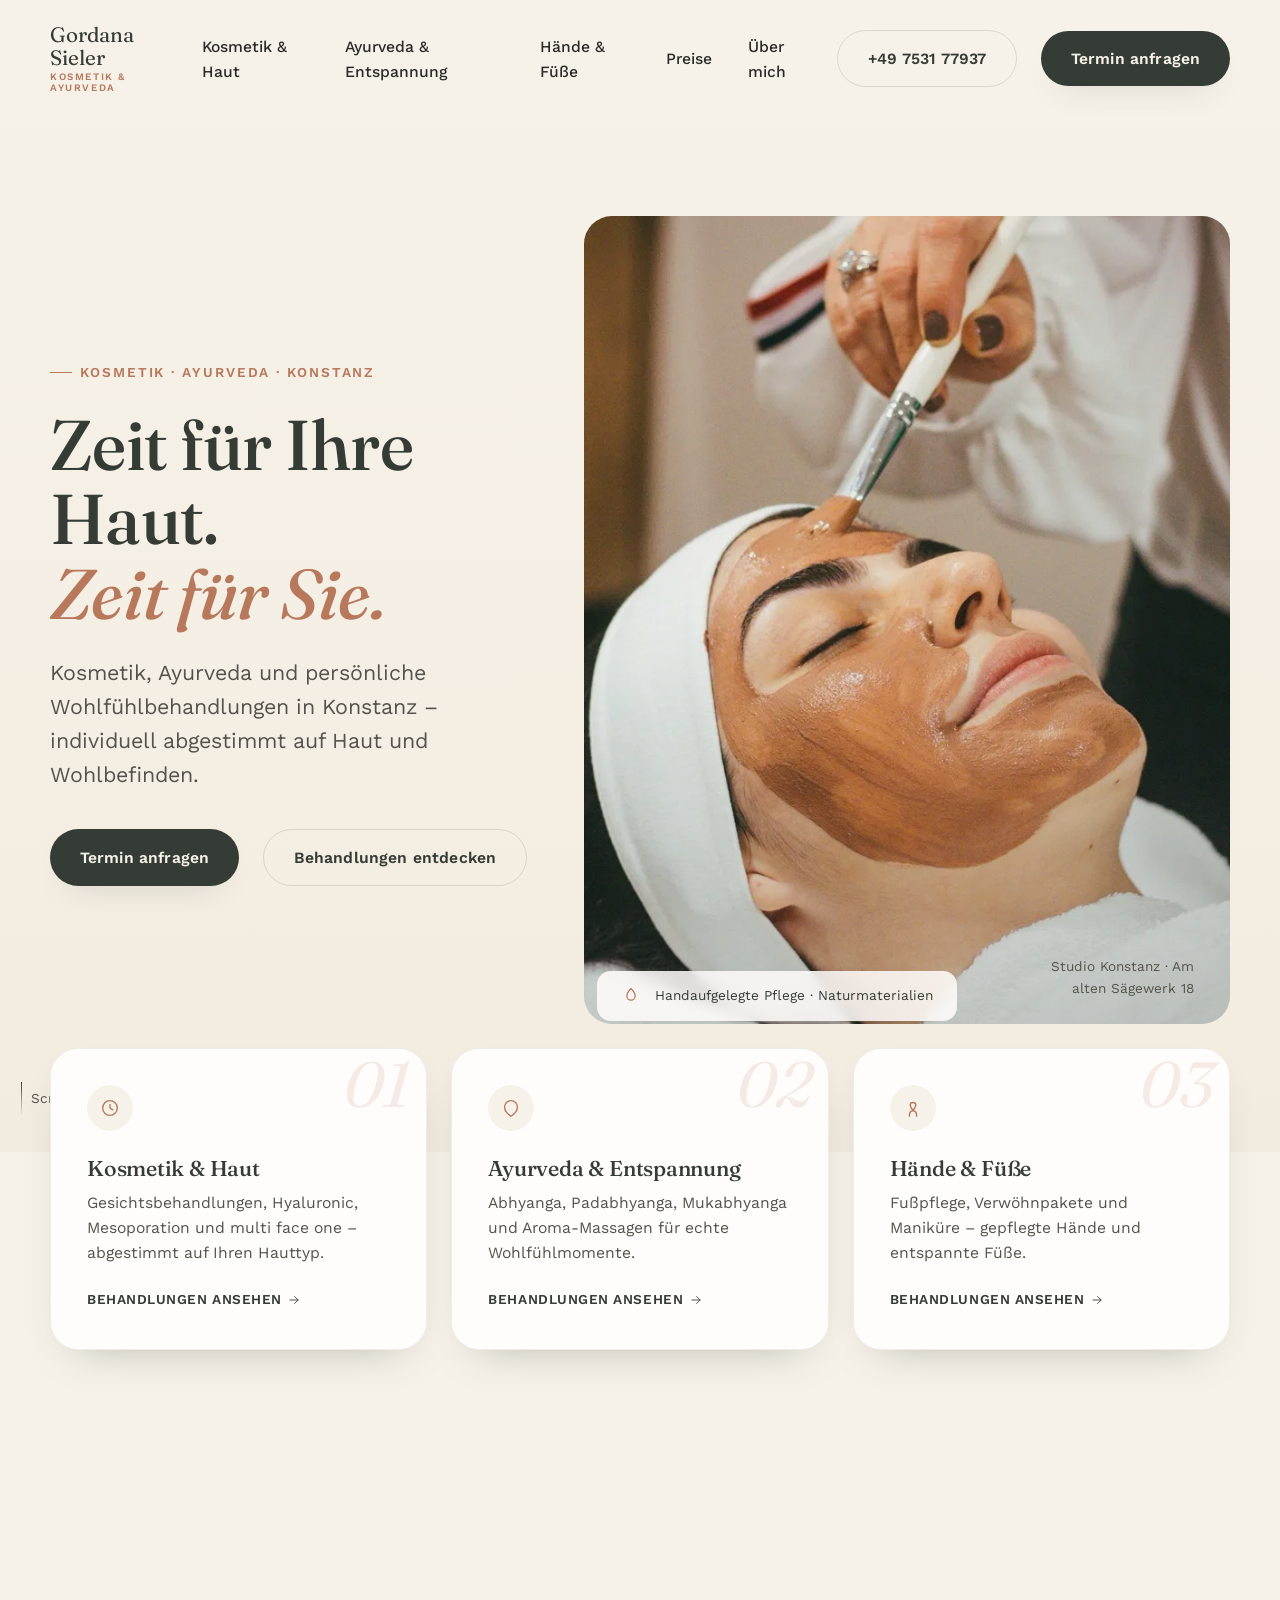
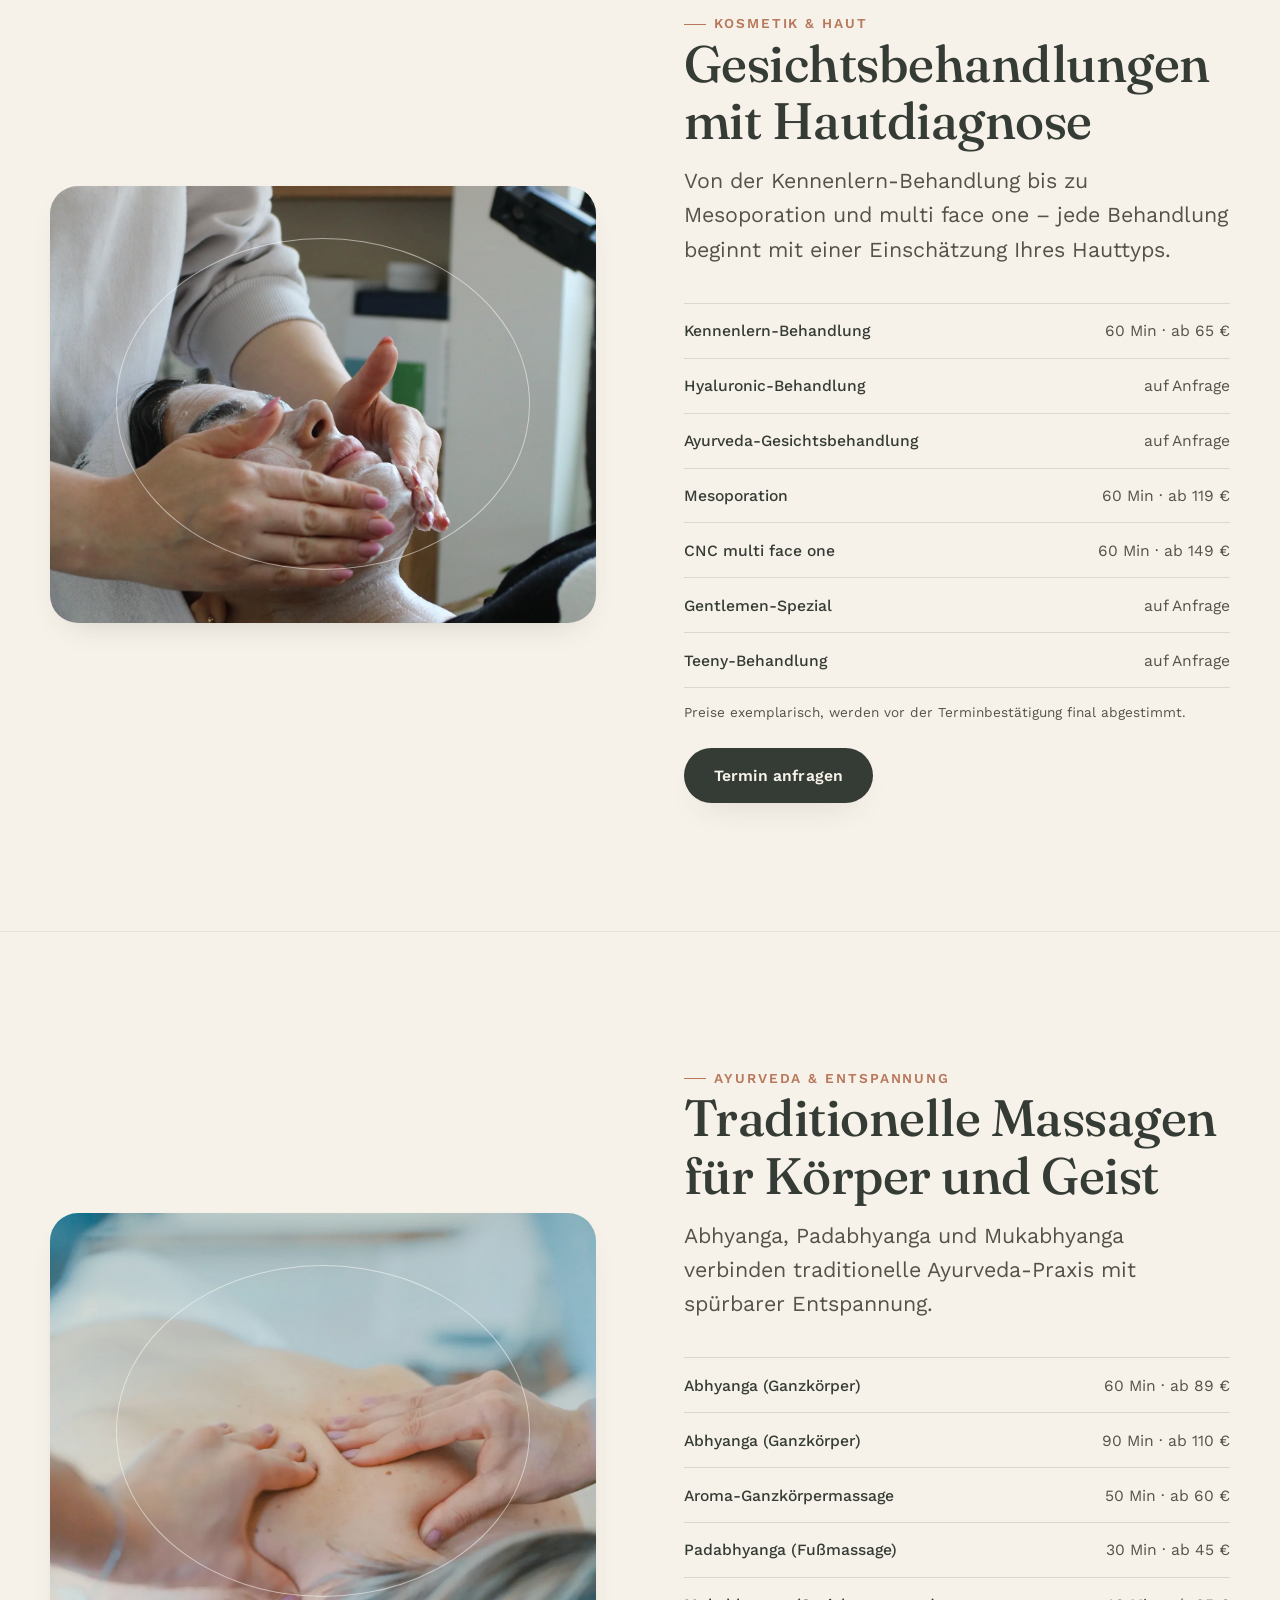
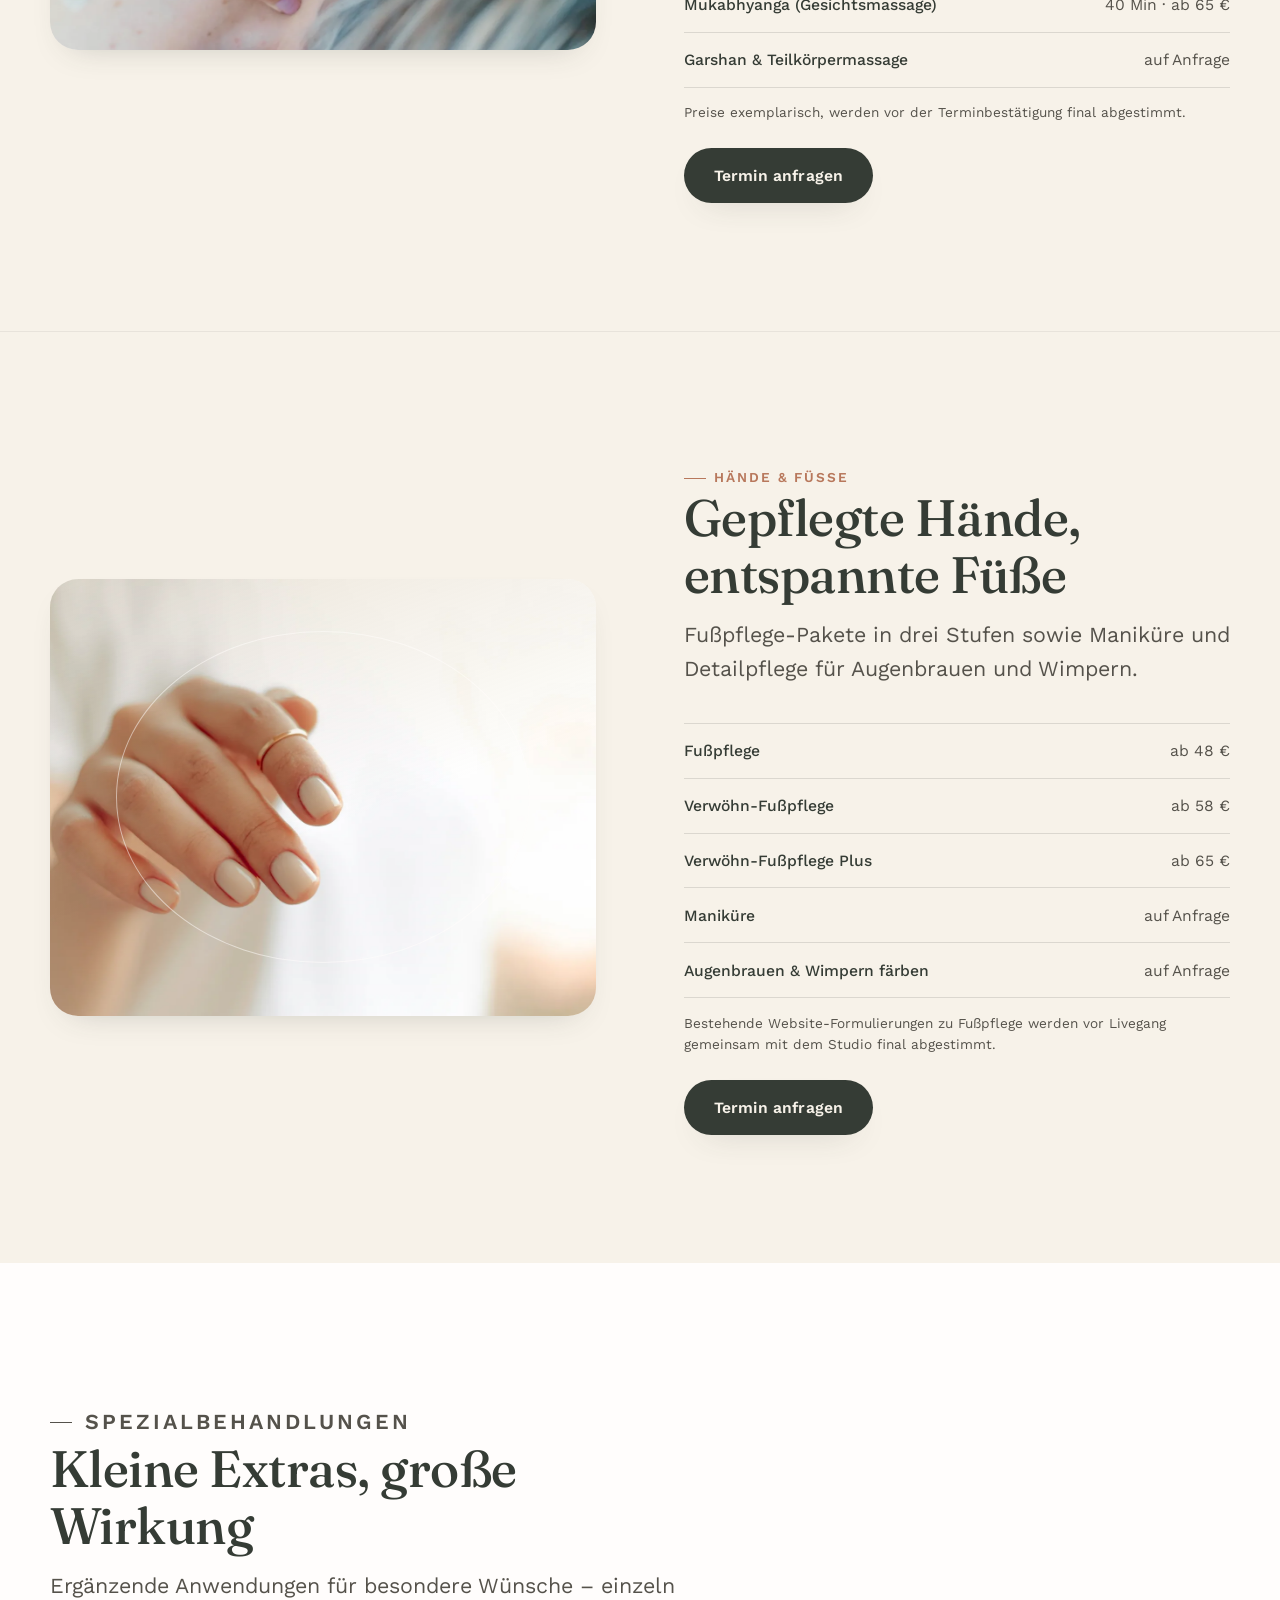
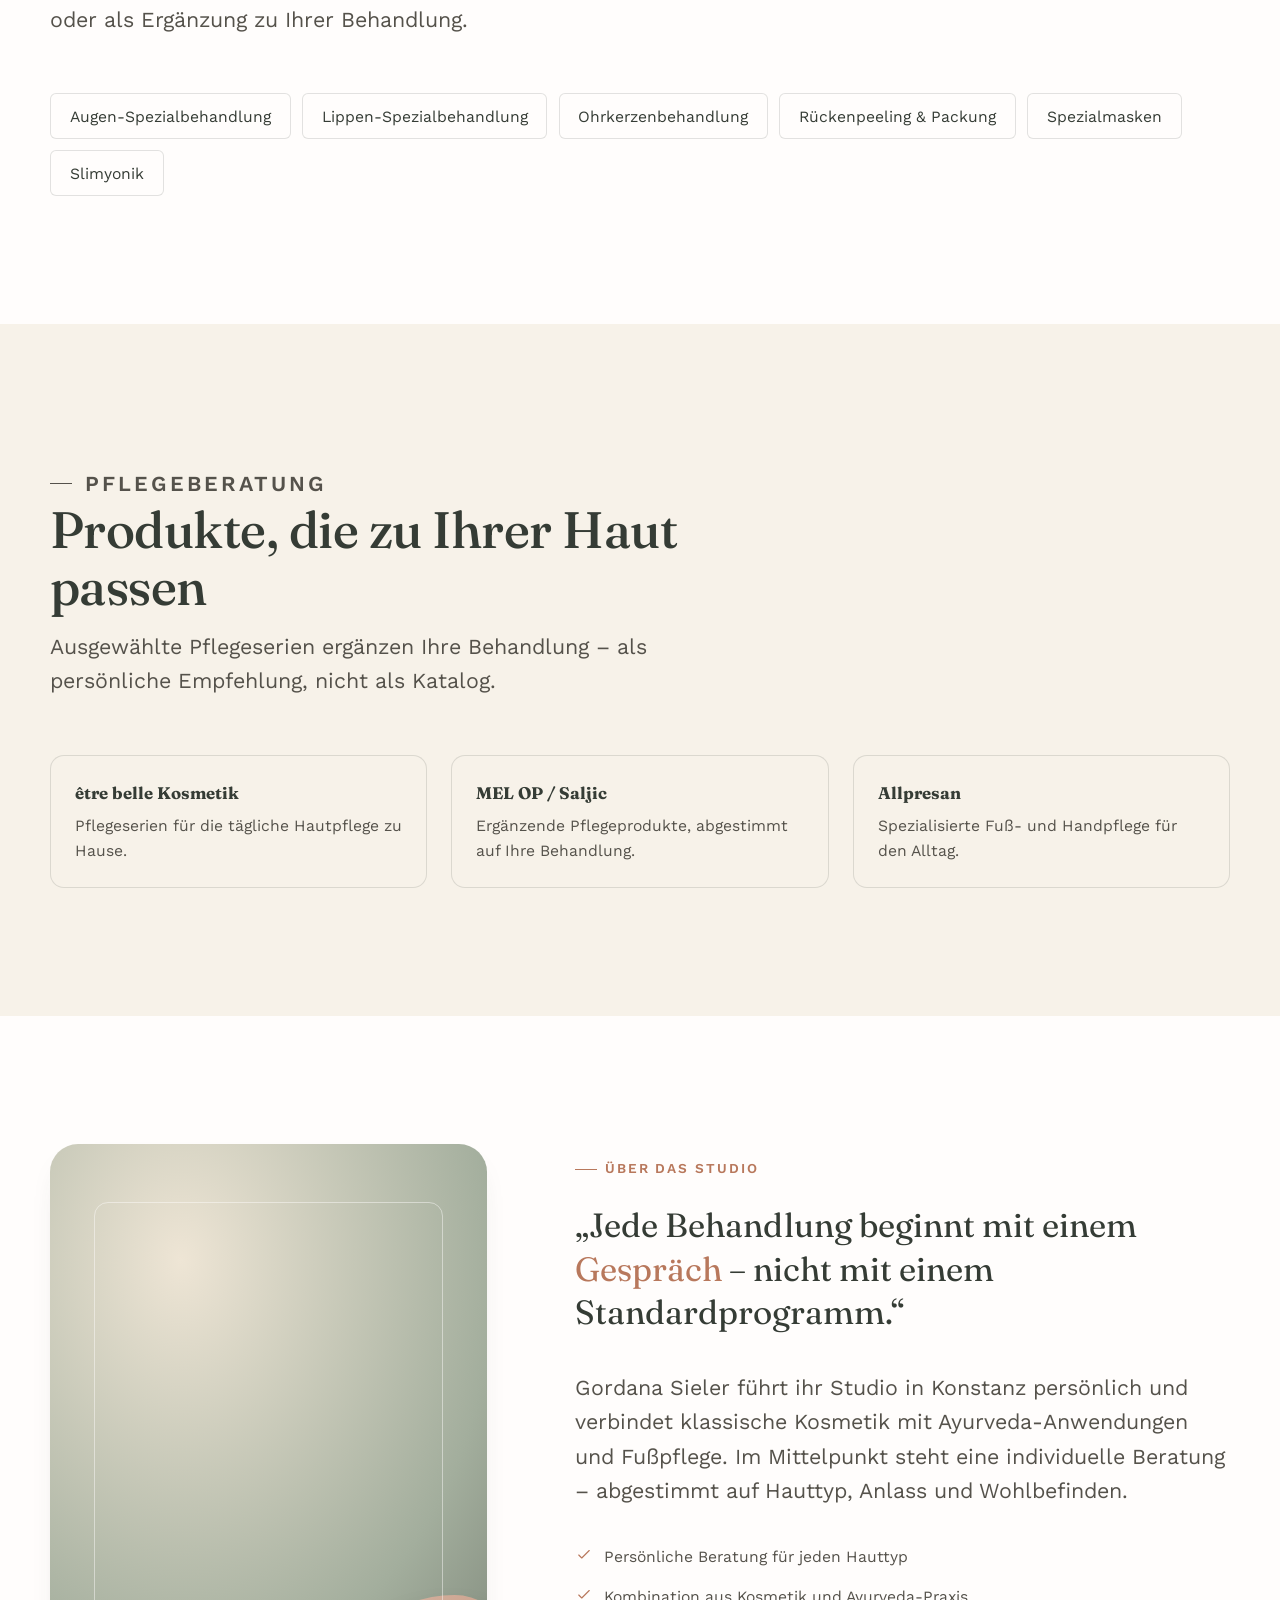
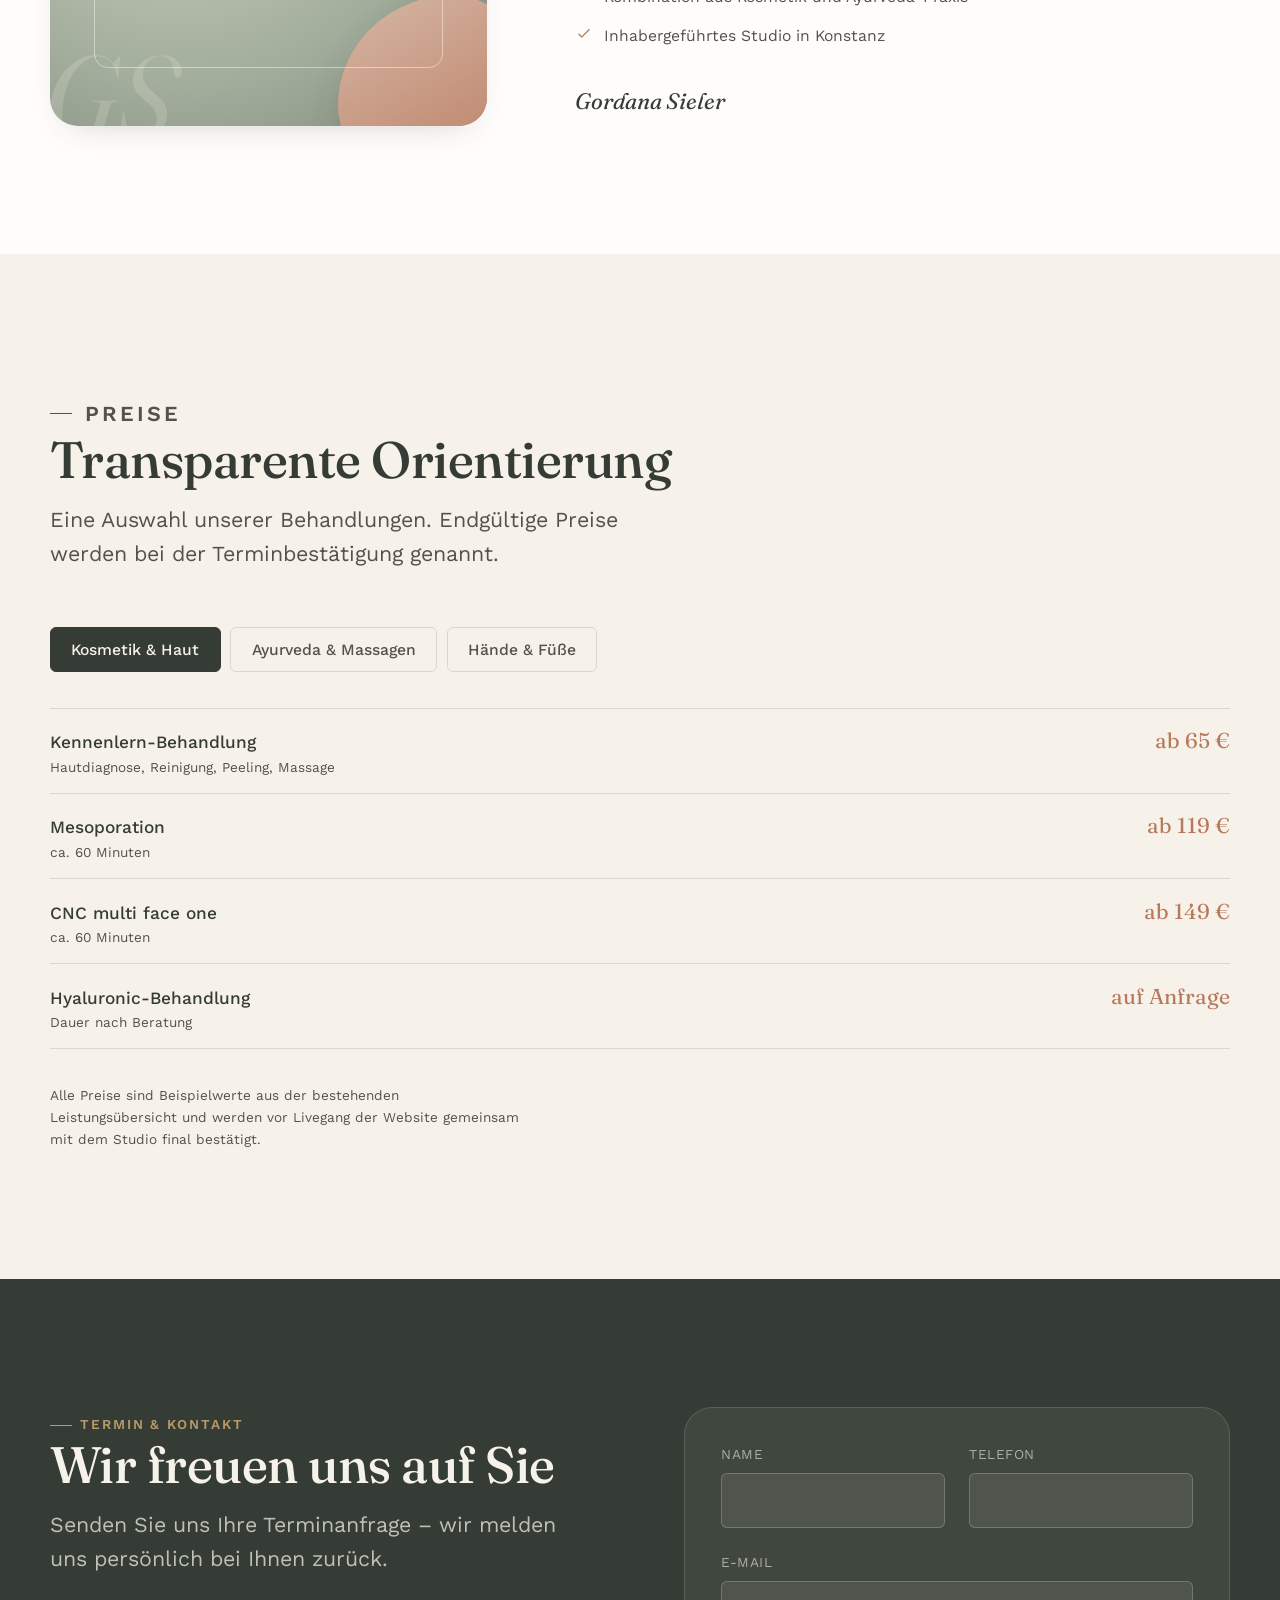
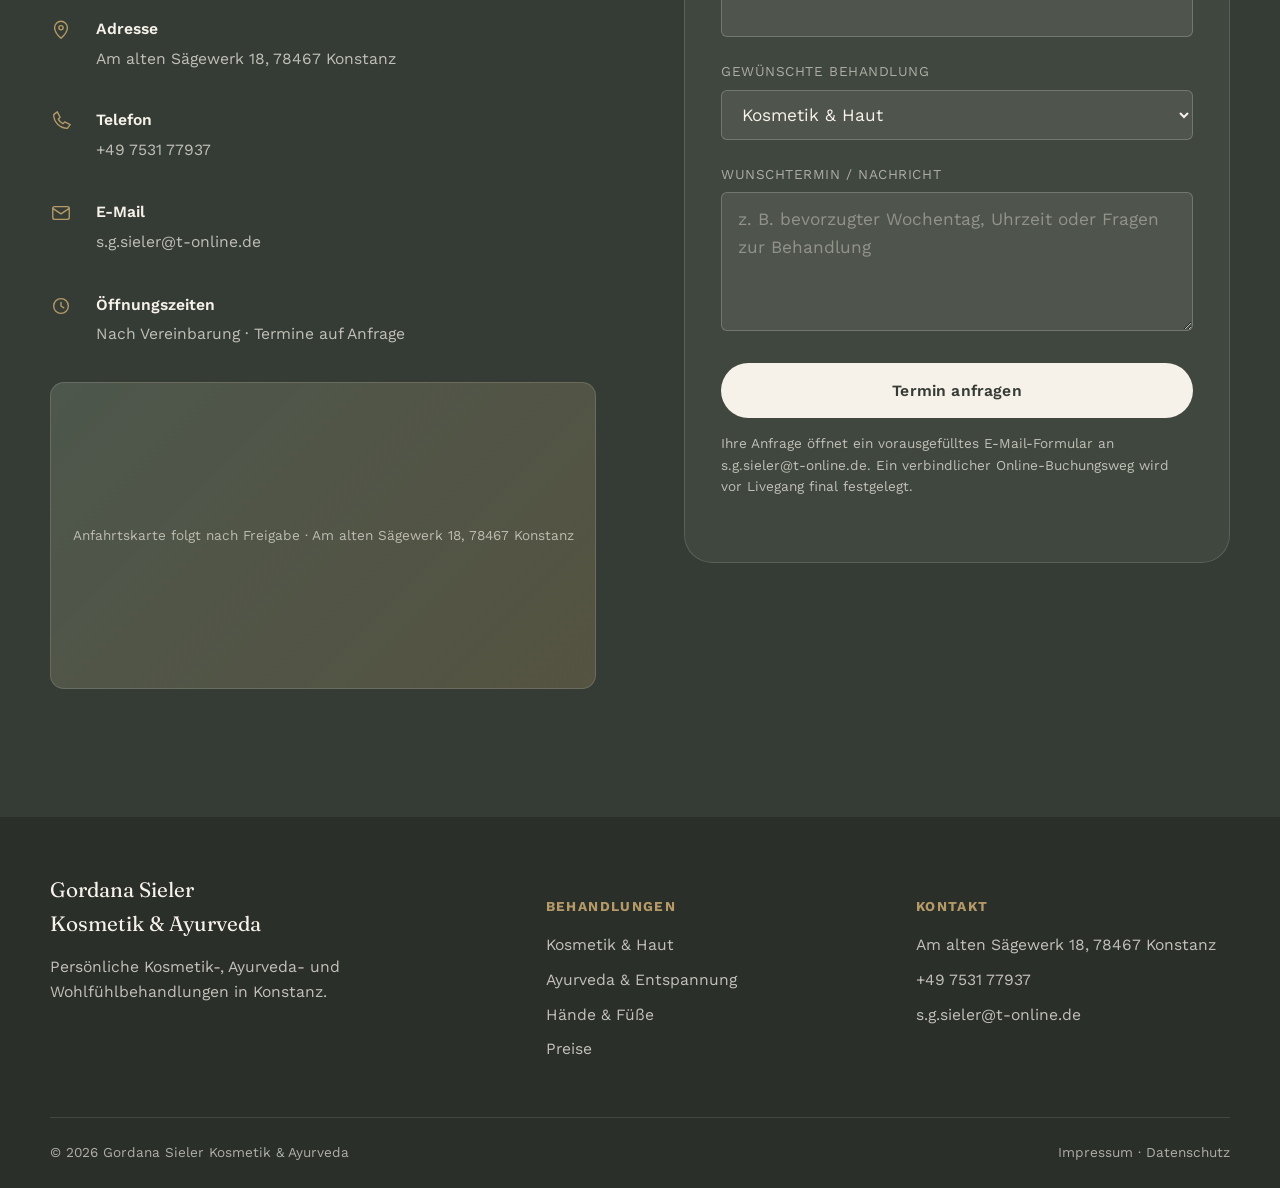
==== commit 5a8d32e8: "Replace abstract hero/section placeholders with licensed stock photography Hero, Kosmetik, Ayurveda " ====
--- a/index.html
+++ b/index.html
@@ -66,7 +66,10 @@
         <div class="hero__layer hero__layer--bg" data-depth="4"></div>
         <div class="hero__layer hero__layer--mid" data-depth="7"></div>
         <div class="hero__layer hero__layer--main" data-depth="7">
-          <div class="hero__blob"></div>
+          <picture>
+            <source srcset="assets/img/hero-kosmetik-final.webp" type="image/webp" />
+            <img src="assets/img/hero-kosmetik-final.jpg" alt="Kosmetikbehandlung mit warmer Gesichtsmaske, aufgetragen mit einem Pinsel" loading="eager" fetchpriority="high" />
+          </picture>
         </div>
         <div class="hero__layer hero__layer--fg" data-depth="10">
           <div class="hero__chip">
@@ -128,6 +131,10 @@
   <section class="leistung-block" id="kosmetik">
     <div class="container leistung-block__grid">
       <div class="leistung-visual leistung-visual--kosmetik" data-reveal>
+        <picture>
+          <source srcset="assets/img/kosmetik-treatment-final.webp" type="image/webp" />
+          <img src="assets/img/kosmetik-treatment-final.jpg" alt="Kosmetikerin reinigt sanft das Gesicht einer Kundin während einer Behandlung" loading="lazy" />
+        </picture>
         <div class="leistung-visual__ring"></div>
       </div>
       <div data-reveal>
@@ -168,6 +175,10 @@
         <a class="btn btn-primary" href="#termin" style="margin-top:1.5rem;">Termin anfragen</a>
       </div>
       <div class="leistung-visual leistung-visual--ayurveda" data-reveal>
+        <picture>
+          <source srcset="assets/img/ayurveda-final.webp" type="image/webp" />
+          <img src="assets/img/ayurveda-final.jpg" alt="Hände massieren sanft den Rücken während einer Ayurveda-Massage" loading="lazy" />
+        </picture>
         <div class="leistung-visual__ring"></div>
       </div>
     </div>
@@ -177,6 +188,10 @@
   <section class="leistung-block" id="haende-fuesse">
     <div class="container leistung-block__grid">
       <div class="leistung-visual leistung-visual--haende" data-reveal>
+        <picture>
+          <source srcset="assets/img/haende-fuesse-final.webp" type="image/webp" />
+          <img src="assets/img/haende-fuesse-final.jpg" alt="Gepflegte Hand mit dezenter Maniküre in warmem Licht" loading="lazy" />
+        </picture>
         <div class="leistung-visual__ring"></div>
       </div>
       <div data-reveal>
--- a/css/styles.css
+++ b/css/styles.css
@@ -464,30 +464,23 @@
 
 .hero__layer--main {
   z-index: 3;
-  display: flex;
-  align-items: center;
-  justify-content: center;
-}
-
-.hero__blob {
-  width: 78%;
-  aspect-ratio: 1;
-  border-radius: 42% 58% 63% 37% / 45% 40% 60% 55%;
-  background: linear-gradient(150deg, var(--c-nude) 0%, var(--c-terracotta) 55%, #a3654a 100%);
-  box-shadow: inset 0 0 60px rgba(53, 60, 53, 0.15);
-  animation: blob-morph 14s var(--ease-soft) infinite alternate;
-}
-
-@keyframes blob-morph {
-  0% {
-    border-radius: 42% 58% 63% 37% / 45% 40% 60% 55%;
-  }
-  50% {
-    border-radius: 58% 42% 40% 60% / 55% 62% 38% 45%;
-  }
-  100% {
-    border-radius: 48% 52% 55% 45% / 40% 55% 45% 60%;
-  }
+}
+
+.hero__layer--main picture,
+.hero__layer--main img {
+  display: block;
+  width: 100%;
+  height: 100%;
+  object-fit: cover;
+}
+
+.hero__layer--main::after {
+  content: "";
+  position: absolute;
+  inset: 0;
+  background: linear-gradient(160deg, rgba(184, 120, 92, 0.16) 0%, rgba(53, 60, 53, 0.04) 45%, rgba(53, 60, 53, 0.28) 100%);
+  mix-blend-mode: multiply;
+  pointer-events: none;
 }
 
 .hero__layer--fg {
@@ -710,22 +703,32 @@
   box-shadow: var(--shadow-card);
 }
 
+.leistung-visual picture,
+.leistung-visual img {
+  display: block;
+  width: 100%;
+  height: 100%;
+  object-fit: cover;
+}
+
 .leistung-visual::before {
   content: "";
   position: absolute;
   inset: 0;
+  mix-blend-mode: multiply;
+  pointer-events: none;
 }
 
 .leistung-visual--kosmetik::before {
-  background: radial-gradient(120% 120% at 15% 10%, #f1e6d8 0%, var(--c-nude) 60%, var(--c-terracotta) 130%);
+  background: linear-gradient(160deg, rgba(184, 120, 92, 0.22) 0%, rgba(184, 120, 92, 0) 55%);
 }
 
 .leistung-visual--ayurveda::before {
-  background: radial-gradient(120% 120% at 85% 15%, #e7ebe3 0%, var(--c-sage) 65%, var(--c-olive) 140%);
+  background: linear-gradient(160deg, rgba(124, 137, 119, 0.28) 0%, rgba(53, 60, 53, 0) 55%);
 }
 
 .leistung-visual--haende::before {
-  background: radial-gradient(120% 120% at 20% 85%, #f4ede0 0%, var(--c-brass) 70%, #8a723f 150%);
+  background: linear-gradient(160deg, rgba(181, 154, 104, 0.26) 0%, rgba(181, 154, 104, 0) 55%);
 }
 
 .leistung-visual__ring {
@@ -1325,10 +1328,6 @@
     transition: none !important;
   }
 
-  .hero__blob {
-    animation: none;
-  }
-
   .hero__scroll-cue span::after {
     animation: none;
   }
